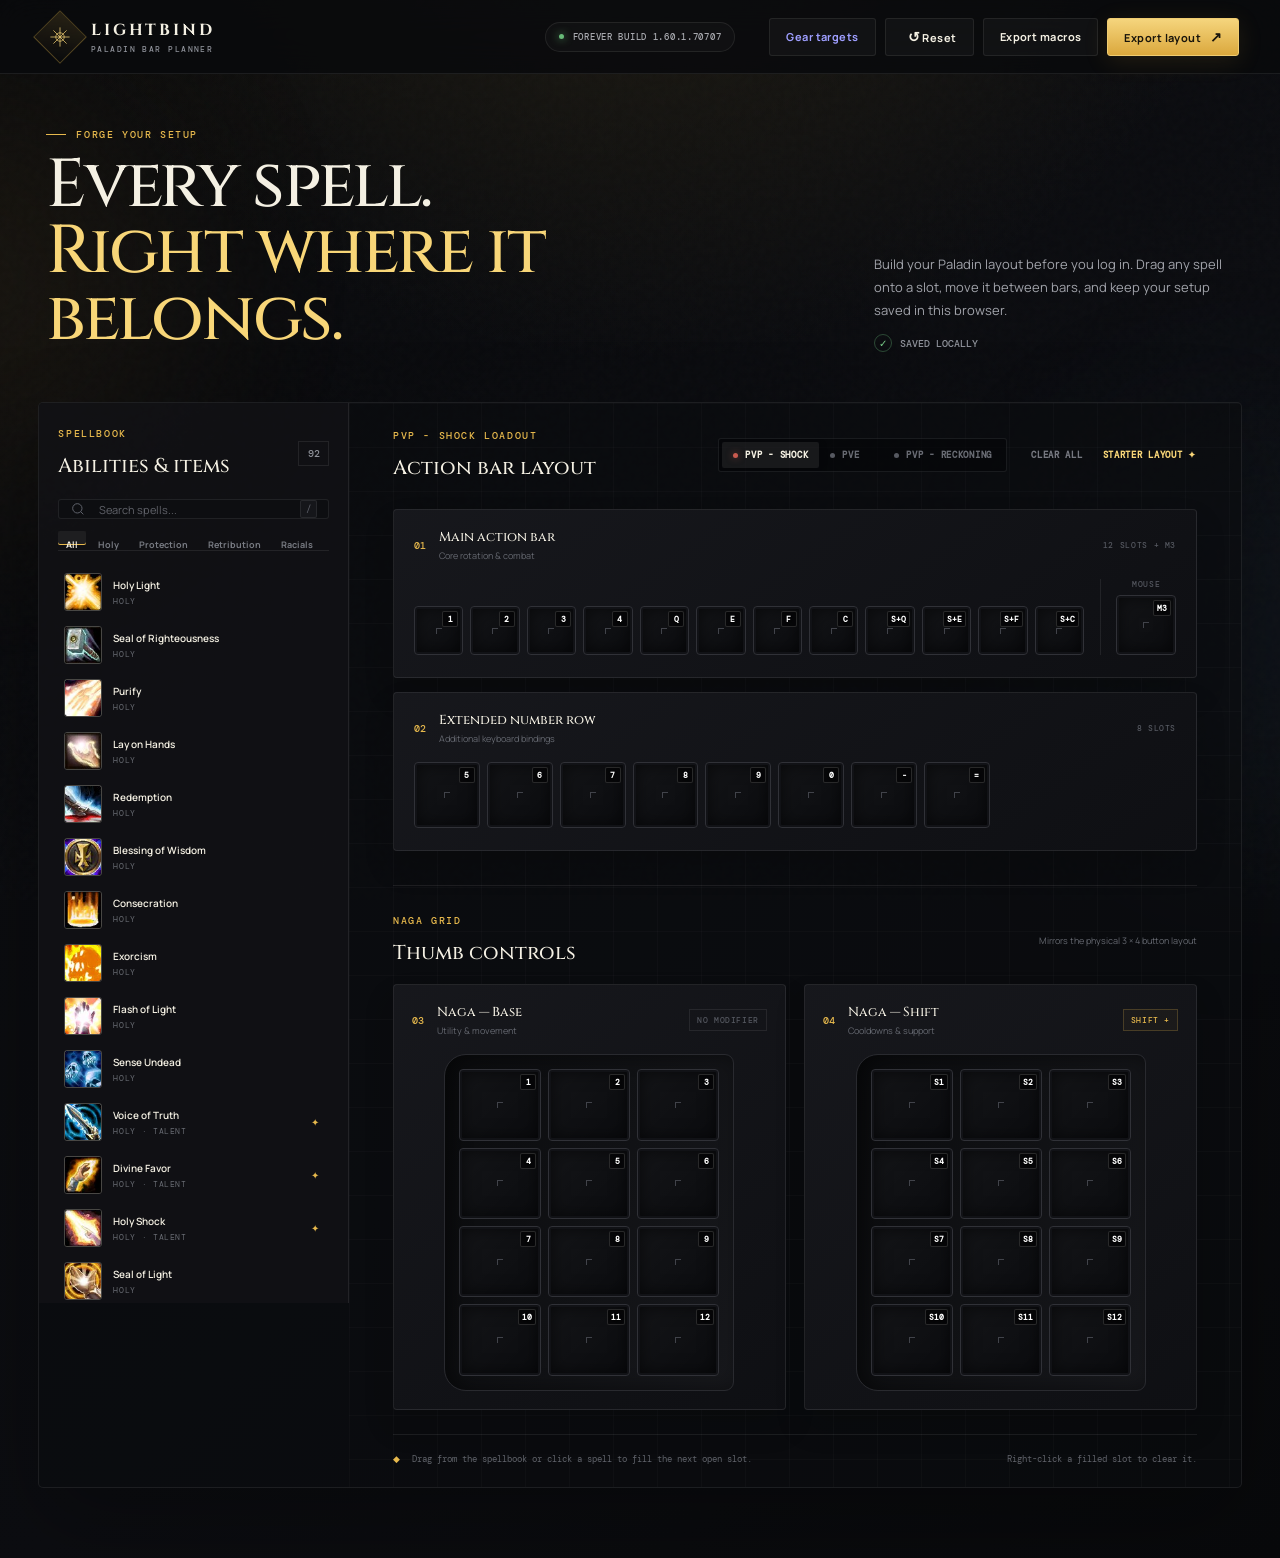
==== index.html @ bc564ebe "Initial commit: Forever planner Co-authored-by: Cursor <cursoragent@cursor.com>" ====
<!doctype html>
<html lang="en">
  <head>
    <meta charset="UTF-8" />
    <meta name="viewport" content="width=device-width, initial-scale=1.0" />
    <meta
      name="description"
      content="A Paladin action bar planner for World of Warcraft: Forever."
    />
    <title>Lightbind — Paladin Action Bar Planner</title>
    <link rel="stylesheet" href="./styles.css?v=35" />
  </head>
  <body>
    <div class="ambient ambient-one"></div>
    <div class="ambient ambient-two"></div>

    <header class="topbar">
      <a class="brand" href="#" aria-label="Lightbind home">
        <span class="brand-mark" aria-hidden="true">
          <svg viewBox="0 0 40 40" fill="none">
            <path d="M20 4v32M4 20h32" />
            <path d="m9 9 22 22M31 9 9 31" />
            <circle cx="20" cy="20" r="7" />
          </svg>
        </span>
        <span>
          <strong>LIGHTBIND</strong>
          <small>PALADIN BAR PLANNER</small>
        </span>
      </a>
      <div class="build-pill">
        <span class="status-dot"></span>
        <span>FOREVER BUILD 1.60.1.70707</span>
      </div>
      <div class="header-actions">
        <a class="button ghost button-link" href="./gear.html">Gear targets</a>
        <button class="button ghost" id="resetButton" type="button">
          <span class="button-icon">↺</span> Reset
        </button>
        <button class="button ghost" id="macroExportButton" type="button">
          Export macros
        </button>
        <button class="button primary" id="exportButton" type="button">
          Export layout <span class="button-icon">↗</span>
        </button>
      </div>
    </header>

    <main class="app-shell">
      <section class="intro">
        <div>
          <p class="eyebrow"><span></span> Forge your setup</p>
          <h1>Every spell.<br /><em>Right where it belongs.</em></h1>
        </div>
        <div class="intro-copy">
          <p>
            Build your Paladin layout before you log in. Drag any spell onto a
            slot, move it between bars, and keep your setup saved in this browser.
          </p>
          <div class="save-state" id="saveState">
            <span>✓</span> Saved locally
          </div>
        </div>
      </section>

      <section class="workspace">
        <aside class="spellbook panel">
          <div class="panel-heading">
            <div>
              <p class="section-label">Spellbook</p>
              <h2>Abilities &amp; items</h2>
            </div>
            <span class="count-badge" id="spellCount">0</span>
          </div>

          <label class="search">
            <svg viewBox="0 0 24 24" aria-hidden="true">
              <circle cx="11" cy="11" r="7"></circle>
              <path d="m20 20-4-4"></path>
            </svg>
            <input id="searchInput" type="search" placeholder="Search spells..." />
            <kbd>/</kbd>
          </label>

          <div class="filters" id="filters" role="group" aria-label="Spell filters">
            <button class="filter active" data-filter="All" type="button">All</button>
            <button class="filter" data-filter="Holy" type="button">Holy</button>
            <button class="filter" data-filter="Protection" type="button">Protection</button>
            <button class="filter" data-filter="Retribution" type="button">Retribution</button>
            <button class="filter" data-filter="Human" type="button">Racials</button>
            <button class="filter" data-filter="Items" type="button">Items</button>
            <button class="filter" data-filter="Macros" type="button">Macros</button>
          </div>

          <div class="spell-list" id="spellList"></div>
        </aside>

        <section class="layout-area">
          <div class="layout-toolbar">
            <div>
              <p class="section-label" id="modeLabel">PvP - Shock loadout</p>
              <h2>Action bar layout</h2>
            </div>
            <div class="layout-controls">
              <div class="mode-tabs" id="modeTabs" role="tablist" aria-label="Layout mode">
                <button class="mode-tab active" type="button" role="tab" aria-selected="true" data-mode="pvp">
                  <span class="mode-dot"></span> PvP - Shock
                </button>
                <button class="mode-tab" type="button" role="tab" aria-selected="false" data-mode="pve">
                  <span class="mode-dot"></span> PvE
                </button>
                <button class="mode-tab" type="button" role="tab" aria-selected="false" data-mode="pvpReckoning">
                  <span class="mode-dot"></span> PvP - Reckoning
                </button>
              </div>
              <div class="toolbar-actions">
                <button class="text-button" id="clearButton" type="button">Clear all</button>
                <button class="text-button accent" id="fillButton" type="button">Starter layout ✦</button>
              </div>
            </div>
          </div>

          <div class="bar-card normal-card">
            <div class="bar-card-header">
              <div class="bar-title">
                <span class="bar-number">01</span>
                <div>
                  <h3>Main action bar</h3>
                  <p>Core rotation &amp; combat</p>
                </div>
              </div>
              <span class="bar-shape">12 SLOTS + M3</span>
            </div>
            <div class="main-control-row">
              <div class="normal-bar drop-grid" id="mainBar" data-bar="main"></div>
              <div class="mouse-control">
                <span>Mouse</span>
                <div class="mouse-grid drop-grid" id="mouseBar" data-bar="mouse"></div>
              </div>
            </div>
          </div>

          <div class="bar-card number-row-card">
            <div class="bar-card-header">
              <div class="bar-title">
                <span class="bar-number">02</span>
                <div>
                  <h3>Extended number row</h3>
                  <p>Additional keyboard bindings</p>
                </div>
              </div>
              <span class="bar-shape">8 SLOTS</span>
            </div>
            <div class="number-row-bar drop-grid" id="numberRow" data-bar="numberRow"></div>
          </div>

          <div class="naga-section">
            <div class="naga-heading">
              <div>
                <p class="section-label">Naga grid</p>
                <h2>Thumb controls</h2>
              </div>
              <p>Mirrors the physical 3 × 4 button layout</p>
            </div>

            <div class="naga-cards">
              <div class="bar-card naga-card">
                <div class="bar-card-header">
                  <div class="bar-title">
                    <span class="bar-number">03</span>
                    <div>
                      <h3>Naga — Base</h3>
                      <p>Utility &amp; movement</p>
                    </div>
                  </div>
                  <span class="modifier-tag">NO MODIFIER</span>
                </div>
                <div class="naga-shell">
                  <div class="naga-grid drop-grid" id="nagaBase" data-bar="nagaBase"></div>
                </div>
              </div>

              <div class="bar-card naga-card">
                <div class="bar-card-header">
                  <div class="bar-title">
                    <span class="bar-number">04</span>
                    <div>
                      <h3>Naga — Shift</h3>
                      <p>Cooldowns &amp; support</p>
                    </div>
                  </div>
                  <span class="modifier-tag shift">SHIFT +</span>
                </div>
                <div class="naga-shell">
                  <div class="naga-grid drop-grid" id="nagaShift" data-bar="nagaShift"></div>
                </div>
              </div>
            </div>
          </div>

          <footer class="workspace-footer">
            <p><span>◆</span> Drag from the spellbook or click a spell to fill the next open slot.</p>
            <p>Right-click a filled slot to clear it.</p>
          </footer>
        </section>
      </section>
    </main>

    <div class="toast" id="toast" role="status" aria-live="polite"></div>

    <dialog id="exportDialog">
      <form method="dialog" class="dialog-card">
        <div class="dialog-heading">
          <div>
            <p class="section-label">Your loadout</p>
            <h2>Export layout</h2>
          </div>
          <button class="close-button" value="cancel" aria-label="Close">×</button>
        </div>
        <p class="dialog-copy">Copy this text to back up or share your exact setup.</p>
        <textarea id="exportText" readonly></textarea>
        <div class="dialog-actions">
          <button class="button ghost" id="importButton" type="button">Import instead</button>
          <button class="button primary" id="copyButton" type="button">Copy to clipboard</button>
        </div>
      </form>
    </dialog>

    <dialog id="macroExportDialog">
      <form method="dialog" class="dialog-card macro-export-card">
        <div class="dialog-heading">
          <div>
            <p class="section-label">ZMacros</p>
            <h2>Export macros</h2>
          </div>
          <button class="close-button" value="cancel" aria-label="Close">×</button>
        </div>
        <p class="dialog-copy">
          In ZMacros, import the first block as General macros and the second as
          Character macros.
        </p>
        <div class="macro-export-section">
          <div class="macro-export-heading">
            <div>
              <strong>Account-wide</strong>
              <span>Enable “General macro” before importing</span>
            </div>
            <button class="text-button accent" id="copyAccountMacrosButton" type="button">Copy</button>
          </div>
          <textarea class="export-text macro-export-text" id="accountMacrosText" readonly></textarea>
        </div>
        <div class="macro-export-section">
          <div class="macro-export-heading">
            <div>
              <strong>Character-specific</strong>
              <span>Disable “General macro” before importing</span>
            </div>
            <button class="text-button accent" id="copyCharacterMacrosButton" type="button">Copy</button>
          </div>
          <textarea class="export-text macro-export-text" id="characterMacrosText" readonly></textarea>
        </div>
      </form>
    </dialog>

    <script src="./data.js?v=33"></script>
    <script src="./app.js?v=33"></script>
  </body>
</html>
---- styles.css ----
@import url("https://fonts.googleapis.com/css2?family=Cinzel:wght@500;600&family=DM+Mono:wght@400;500&family=Manrope:wght@400;500;600;700&display=swap");

:root {
  --ink: #f4f0e3;
  --muted: #8f929a;
  --muted-2: #5e616a;
  --gold: #e7b94d;
  --gold-bright: #f8d678;
  --gold-dark: #7d5b19;
  --bg: #090a0d;
  --panel: rgba(18, 19, 23, 0.82);
  --panel-solid: #111216;
  --line: rgba(255, 255, 255, 0.08);
  --line-gold: rgba(231, 185, 77, 0.28);
  --slot-size: 66px;
}

* {
  box-sizing: border-box;
}

html {
  color-scheme: dark;
  scroll-behavior: smooth;
}

body {
  margin: 0;
  min-width: 320px;
  min-height: 100vh;
  overflow-x: hidden;
  color: var(--ink);
  background:
    radial-gradient(circle at 50% -20%, #292416 0, transparent 34%),
    linear-gradient(135deg, #090a0c 0%, #0c0d11 56%, #08090b 100%);
  font-family: "Manrope", sans-serif;
}

body::before {
  position: fixed;
  inset: 0;
  z-index: -2;
  background-image: url("data:image/svg+xml,%3Csvg viewBox='0 0 180 180' xmlns='http://www.w3.org/2000/svg'%3E%3Cfilter id='n'%3E%3CfeTurbulence type='fractalNoise' baseFrequency='.8' numOctaves='3' stitchTiles='stitch'/%3E%3C/filter%3E%3Crect width='100%25' height='100%25' filter='url(%23n)' opacity='.1'/%3E%3C/svg%3E");
  content: "";
  opacity: 0.18;
  pointer-events: none;
}

button,
input,
textarea {
  font: inherit;
}

button {
  color: inherit;
}

.ambient {
  position: fixed;
  z-index: -1;
  width: 420px;
  height: 420px;
  border-radius: 50%;
  filter: blur(120px);
  opacity: 0.08;
  pointer-events: none;
}

.ambient-one {
  top: 8%;
  left: -240px;
  background: #d89d31;
}

.ambient-two {
  right: -200px;
  bottom: 5%;
  background: #48789a;
}

.topbar {
  position: sticky;
  top: 0;
  z-index: 20;
  display: grid;
  grid-template-columns: 1fr auto 1fr;
  align-items: center;
  min-height: 74px;
  padding: 0 3.2vw;
  border-bottom: 1px solid var(--line);
  background: rgba(9, 10, 13, 0.83);
  backdrop-filter: blur(18px);
}

.brand {
  display: inline-flex;
  gap: 12px;
  align-items: center;
  width: max-content;
  color: var(--ink);
  text-decoration: none;
}

.brand-mark {
  display: grid;
  width: 38px;
  height: 38px;
  place-items: center;
  border: 1px solid var(--line-gold);
  background: linear-gradient(145deg, rgba(231, 185, 77, 0.14), transparent);
  transform: rotate(45deg);
}

.brand-mark svg {
  width: 24px;
  stroke: var(--gold-bright);
  stroke-width: 1.2;
  transform: rotate(-45deg);
}

.brand strong,
.brand small {
  display: block;
  letter-spacing: 0.18em;
}

.brand strong {
  font-family: "Cinzel", serif;
  font-size: 16px;
}

.brand small {
  margin-top: 3px;
  color: var(--muted);
  font: 500 8px "DM Mono", monospace;
}

.build-pill {
  display: flex;
  gap: 9px;
  align-items: center;
  padding: 8px 13px;
  border: 1px solid var(--line);
  border-radius: 100px;
  color: #a9aab0;
  background: rgba(255, 255, 255, 0.025);
  font: 500 9px "DM Mono", monospace;
  letter-spacing: 0.08em;
}

.status-dot {
  width: 5px;
  height: 5px;
  border-radius: 50%;
  background: #68ba78;
  box-shadow: 0 0 9px #68ba78;
}

.header-actions {
  display: flex;
  gap: 9px;
  justify-content: flex-end;
}

.button {
  min-height: 38px;
  padding: 0 16px;
  border: 1px solid var(--line);
  border-radius: 3px;
  cursor: pointer;
  font-size: 11px;
  font-weight: 700;
  letter-spacing: 0.04em;
  transition: 160ms ease;
}

.button:hover {
  transform: translateY(-1px);
}

.button.ghost {
  background: rgba(255, 255, 255, 0.03);
}

.button.ghost:hover {
  border-color: rgba(255, 255, 255, 0.16);
  background: rgba(255, 255, 255, 0.06);
}

.button.primary {
  border-color: #f0cc71;
  color: #18140b;
  background: linear-gradient(180deg, #f5d57d, #dba83d);
  box-shadow: 0 5px 24px rgba(218, 164, 54, 0.13);
}

.button.primary:hover {
  filter: brightness(1.08);
}

.button-icon {
  margin-left: 6px;
  font-size: 14px;
}

.button-link {
  display: inline-flex;
  align-items: center;
  justify-content: center;
  text-decoration: none;
}

.app-shell {
  width: min(1500px, 94vw);
  margin: 0 auto;
  padding: 54px 0 70px;
}

.intro {
  display: grid;
  grid-template-columns: 1fr 360px;
  gap: 80px;
  align-items: end;
  margin-bottom: 50px;
  padding: 0 8px;
}

.eyebrow,
.section-label {
  margin: 0 0 12px;
  color: var(--gold);
  font: 500 10px "DM Mono", monospace;
  letter-spacing: 0.16em;
  text-transform: uppercase;
}

.eyebrow {
  display: flex;
  gap: 10px;
  align-items: center;
}

.eyebrow span {
  width: 20px;
  height: 1px;
  background: var(--gold);
}

h1,
h2,
h3,
p {
  margin-top: 0;
}

h1 {
  max-width: 780px;
  margin-bottom: 0;
  font-family: "Cinzel", serif;
  font-size: clamp(42px, 5.3vw, 76px);
  font-weight: 500;
  line-height: 0.98;
  letter-spacing: -0.035em;
}

h1 em {
  color: var(--gold-bright);
  font-weight: 500;
  font-style: normal;
}

.intro-copy > p {
  color: #a1a3aa;
  font-size: 13px;
  line-height: 1.75;
}

.save-state {
  display: flex;
  gap: 8px;
  align-items: center;
  color: var(--muted);
  font: 500 10px "DM Mono", monospace;
  text-transform: uppercase;
}

.save-state span {
  display: grid;
  width: 18px;
  height: 18px;
  place-items: center;
  border: 1px solid rgba(104, 186, 120, 0.35);
  border-radius: 50%;
  color: #78cc88;
}

.workspace {
  display: grid;
  grid-template-columns: 310px minmax(0, 1fr);
  min-height: 770px;
  overflow: hidden;
  border: 1px solid var(--line);
  border-radius: 5px;
  background: rgba(11, 12, 15, 0.69);
  box-shadow: 0 34px 90px rgba(0, 0, 0, 0.28);
}

.spellbook {
  display: flex;
  flex-direction: column;
  min-width: 0;
  max-height: 900px;
  padding: 24px 19px 0;
  border-right: 1px solid var(--line);
  background: rgba(18, 19, 23, 0.78);
}

.panel-heading,
.layout-toolbar,
.bar-card-header,
.naga-heading,
.dialog-heading {
  display: flex;
  justify-content: space-between;
  align-items: center;
}

.panel-heading h2,
.layout-toolbar h2,
.naga-heading h2,
.dialog-heading h2 {
  margin: 0;
  font-family: "Cinzel", serif;
  font-size: 20px;
  font-weight: 500;
}

.count-badge {
  display: grid;
  min-width: 31px;
  height: 25px;
  place-items: center;
  border: 1px solid var(--line);
  color: var(--muted);
  font: 500 10px "DM Mono", monospace;
}

.search {
  display: grid;
  grid-template-columns: 18px 1fr auto;
  gap: 9px;
  align-items: center;
  height: 42px;
  margin: 20px 0 12px;
  padding: 0 11px;
  border: 1px solid var(--line);
  border-radius: 3px;
  background: #0d0e11;
}

.search:focus-within {
  border-color: var(--line-gold);
}

.search svg {
  width: 16px;
  fill: none;
  stroke: var(--muted-2);
  stroke-width: 1.5;
}

.search input {
  min-width: 0;
  border: 0;
  outline: 0;
  color: var(--ink);
  background: transparent;
  font-size: 11px;
}

.search input::placeholder {
  color: #61636a;
}

kbd {
  padding: 2px 5px;
  border: 1px solid var(--line);
  border-radius: 2px;
  color: var(--muted-2);
  background: #15161a;
  font: 9px "DM Mono", monospace;
}

.filters {
  display: flex;
  gap: 4px;
  margin-bottom: 16px;
  padding-bottom: 15px;
  overflow-x: auto;
  border-bottom: 1px solid var(--line);
  scrollbar-width: none;
}

.filter {
  padding: 7px 8px;
  border: 0;
  border-radius: 2px;
  color: #777a82;
  background: transparent;
  cursor: pointer;
  font-size: 9px;
  font-weight: 700;
  white-space: nowrap;
}

.filter:hover,
.filter.active {
  color: var(--ink);
  background: rgba(255, 255, 255, 0.06);
}

.filter.active {
  box-shadow: inset 0 -1px var(--gold);
}

.spell-list {
  display: flex;
  flex-direction: column;
  gap: 5px;
  padding: 0 2px 22px 0;
  overflow-y: auto;
  scrollbar-color: #35363c transparent;
  scrollbar-width: thin;
}

.spell-item {
  display: grid;
  grid-template-columns: 38px minmax(0, 1fr) auto;
  gap: 11px;
  align-items: center;
  min-height: 48px;
  padding: 5px 7px 5px 5px;
  border: 1px solid transparent;
  border-radius: 3px;
  cursor: grab;
  user-select: none;
  transition: 130ms ease;
}

.spell-item:hover {
  border-color: var(--line);
  background: rgba(255, 255, 255, 0.04);
  transform: translateX(2px);
}

.spell-item:active {
  cursor: grabbing;
}

.spell-icon,
.slot-icon {
  width: 100%;
  height: 100%;
  object-fit: cover;
}

.spell-icon-wrap {
  position: relative;
  width: 38px;
  height: 38px;
  overflow: hidden;
  border: 1px solid #484744;
  border-radius: 3px;
  background: #1d1d20;
  box-shadow: inset 0 0 0 1px #0b0b0d;
}

.spell-meta {
  min-width: 0;
}

.spell-name {
  overflow: hidden;
  margin: 0 0 4px;
  font-size: 10px;
  font-weight: 600;
  text-overflow: ellipsis;
  white-space: nowrap;
}

.spell-school {
  margin: 0;
  color: #686b73;
  font: 8px "DM Mono", monospace;
  letter-spacing: 0.08em;
  text-transform: uppercase;
}

.talent-star {
  color: var(--gold);
  font: 10px "DM Mono", monospace;
}

.macro-marker {
  display: grid;
  width: 18px;
  height: 18px;
  place-items: center;
  border: 1px solid rgba(103, 158, 205, 0.35);
  border-radius: 2px;
  color: #8ec5e9;
  background: rgba(75, 130, 175, 0.09);
  font: 600 8px "DM Mono", monospace;
}

.layout-area {
  min-width: 0;
  padding: 26px clamp(22px, 3.4vw, 54px) 22px;
  background:
    linear-gradient(rgba(255, 255, 255, 0.018) 1px, transparent 1px),
    linear-gradient(90deg, rgba(255, 255, 255, 0.018) 1px, transparent 1px);
  background-size: 44px 44px;
}

.layout-toolbar {
  margin-bottom: 28px;
}

.layout-controls {
  display: flex;
  gap: 24px;
  align-items: center;
}

.mode-tabs {
  display: flex;
  overflow-x: auto;
  padding: 3px;
  border: 1px solid var(--line);
  border-radius: 3px;
  background: rgba(5, 6, 8, 0.55);
  scrollbar-width: none;
}

.mode-tab {
  display: flex;
  gap: 7px;
  align-items: center;
  min-width: 64px;
  padding: 7px 11px;
  border: 0;
  border-radius: 2px;
  color: #686b73;
  background: transparent;
  cursor: pointer;
  font: 600 9px "DM Mono", monospace;
  letter-spacing: 0.08em;
  white-space: nowrap;
  text-transform: uppercase;
  transition: 140ms ease;
}

.mode-tab:hover {
  color: var(--ink);
}

.mode-tab.active {
  color: var(--ink);
  background: rgba(255, 255, 255, 0.07);
  box-shadow: 0 2px 8px rgba(0, 0, 0, 0.22);
}

.mode-dot {
  width: 5px;
  height: 5px;
  border-radius: 50%;
  background: #565961;
}

.mode-tab[data-mode="pvp"].active .mode-dot {
  background: #c85a4f;
  box-shadow: 0 0 7px rgba(200, 90, 79, 0.55);
}

.mode-tab[data-mode="pve"].active .mode-dot {
  background: #65a87b;
  box-shadow: 0 0 7px rgba(101, 168, 123, 0.5);
}

.mode-tab[data-mode="pvpReckoning"].active .mode-dot {
  background: var(--gold);
  box-shadow: 0 0 7px rgba(231, 185, 77, 0.55);
}

.toolbar-actions {
  display: flex;
  gap: 20px;
}

.text-button {
  padding: 3px 0;
  border: 0;
  color: #767880;
  background: none;
  cursor: pointer;
  font: 600 9px "DM Mono", monospace;
  letter-spacing: 0.08em;
  text-transform: uppercase;
}

.text-button:hover,
.text-button.accent {
  color: var(--gold-bright);
}

.bar-card {
  border: 1px solid var(--line);
  border-radius: 4px;
  background: linear-gradient(145deg, rgba(24, 25, 30, 0.94), rgba(15, 16, 20, 0.96));
  box-shadow: 0 16px 30px rgba(0, 0, 0, 0.15);
}

.normal-card {
  padding: 18px 20px 22px;
}

.number-row-card {
  margin-top: 14px;
  padding: 18px 20px 22px;
}

.number-row-bar {
  display: grid;
  grid-template-columns: repeat(8, minmax(48px, 1fr));
  gap: 7px;
  width: min(100%, 576px);
}

.bar-card-header {
  margin-bottom: 17px;
}

.bar-title {
  display: flex;
  gap: 13px;
  align-items: center;
}

.bar-number {
  color: var(--gold);
  font: 500 10px "DM Mono", monospace;
}

.bar-title h3 {
  margin-bottom: 3px;
  font-family: "Cinzel", serif;
  font-size: 13px;
  font-weight: 500;
}

.bar-title p,
.naga-heading > p {
  margin: 0;
  color: #666971;
  font-size: 9px;
}

.bar-shape,
.modifier-tag {
  color: #555860;
  font: 500 8px "DM Mono", monospace;
  letter-spacing: 0.08em;
}

.modifier-tag {
  padding: 5px 7px;
  border: 1px solid var(--line);
}

.modifier-tag.shift {
  border-color: rgba(231, 185, 77, 0.22);
  color: var(--gold);
  background: rgba(231, 185, 77, 0.04);
}

.main-control-row {
  display: grid;
  grid-template-columns: minmax(0, 1fr) 76px;
  gap: 16px;
  align-items: end;
}

.normal-bar {
  display: grid;
  grid-template-columns: repeat(12, minmax(48px, 1fr));
  gap: 7px;
}

.mouse-control {
  padding-left: 15px;
  border-left: 1px solid var(--line);
}

.mouse-control > span {
  display: block;
  margin-bottom: 6px;
  color: #555860;
  font: 500 8px "DM Mono", monospace;
  letter-spacing: 0.08em;
  text-align: center;
  text-transform: uppercase;
}

.mouse-grid {
  width: 60px;
}

.action-slot {
  position: relative;
  display: grid;
  min-width: 0;
  aspect-ratio: 1;
  place-items: center;
  overflow: hidden;
  border: 1px solid #303137;
  border-radius: 4px;
  background:
    linear-gradient(135deg, rgba(255, 255, 255, 0.035), transparent),
    #0b0c0f;
  box-shadow:
    inset 0 0 0 2px #111216,
    inset 0 0 18px rgba(0, 0, 0, 0.7);
  cursor: pointer;
  transition: 130ms ease;
}

.action-slot::before {
  position: absolute;
  width: 5px;
  height: 5px;
  border-top: 1px solid #41434a;
  border-left: 1px solid #41434a;
  content: "";
}

.action-slot:hover,
.action-slot.drag-over {
  border-color: var(--gold);
  box-shadow: inset 0 0 22px rgba(231, 185, 77, 0.1), 0 0 13px rgba(231, 185, 77, 0.1);
}

.action-slot.filled {
  border-color: #69634f;
  background: #151516;
  box-shadow: inset 0 0 0 2px #111216, 0 3px 9px rgba(0, 0, 0, 0.36);
}

.action-slot.filled::before {
  display: none;
}

.slot-icon {
  pointer-events: none;
}

.slot-key {
  position: absolute;
  top: 4px;
  right: 4px;
  z-index: 2;
  min-width: 16px;
  padding: 2px 3px;
  border: 1px solid rgba(255, 255, 255, 0.14);
  border-radius: 2px;
  color: white;
  background: rgba(5, 5, 6, 0.78);
  font: 600 8px "DM Mono", monospace;
  text-align: center;
  text-shadow: 0 1px 2px black;
}

.slot-macro-marker {
  position: absolute;
  bottom: 4px;
  left: 4px;
  z-index: 2;
  display: grid;
  width: 15px;
  height: 15px;
  place-items: center;
  border: 1px solid rgba(142, 197, 233, 0.45);
  border-radius: 2px;
  color: #b7ddf5;
  background: rgba(7, 13, 18, 0.82);
  font: 600 7px "DM Mono", monospace;
}

.slot-tooltip {
  position: fixed;
  z-index: 50;
  width: min(290px, calc(100vw - 20px));
  padding: 12px;
  border: 1px solid var(--line-gold);
  border-radius: 3px;
  color: var(--ink);
  background:
    linear-gradient(145deg, rgba(231, 185, 77, 0.05), transparent 45%),
    #0d0e11;
  box-shadow: 0 14px 38px rgba(0, 0, 0, 0.72);
  pointer-events: none;
}

.tooltip-head {
  display: flex;
  gap: 10px;
  align-items: center;
  padding-bottom: 10px;
  border-bottom: 1px solid var(--line);
}

.tooltip-head img {
  width: 38px;
  height: 38px;
  border: 1px solid #625a3f;
  border-radius: 3px;
  box-shadow: inset 0 0 0 1px #090a0c;
}

.tooltip-head strong,
.tooltip-head span {
  display: block;
}

.tooltip-head strong {
  margin-bottom: 4px;
  color: var(--gold-bright);
  font-family: "Cinzel", serif;
  font-size: 12px;
  font-weight: 500;
}

.tooltip-head span {
  color: #747780;
  font: 8px "DM Mono", monospace;
  letter-spacing: 0.08em;
  text-transform: uppercase;
}

.slot-tooltip p {
  margin: 10px 0 11px;
  color: #b8bac0;
  font-size: 10px;
  line-height: 1.55;
}

.tooltip-macro {
  display: block;
  margin: -2px 0 11px;
  padding: 8px;
  border: 1px solid var(--line);
  border-radius: 2px;
  color: #9bc6df;
  background: #090a0d;
  font: 8px/1.55 "DM Mono", monospace;
}

.slot-tooltip small {
  color: #5e6169;
  font: 8px "DM Mono", monospace;
  letter-spacing: 0.03em;
  text-transform: uppercase;
}

.naga-section {
  margin-top: 34px;
  padding-top: 28px;
  border-top: 1px solid var(--line);
}

.naga-heading {
  margin-bottom: 18px;
}

.naga-cards {
  display: grid;
  grid-template-columns: 1fr 1fr;
  gap: 18px;
}

.naga-card {
  padding: 18px;
}

.naga-shell {
  width: min(100%, 290px);
  margin: 0 auto;
  padding: 14px;
  border: 1px solid #292a2f;
  border-radius: 22px 9px 9px 22px;
  background: linear-gradient(110deg, #0a0b0d, #17181c);
  box-shadow: inset 7px 0 20px rgba(0, 0, 0, 0.45);
}

.naga-grid {
  display: grid;
  grid-template-columns: repeat(3, 1fr);
  gap: 7px;
}

.naga-grid .action-slot {
  aspect-ratio: 1.15;
}

.workspace-footer {
  display: flex;
  justify-content: space-between;
  margin-top: 24px;
  padding-top: 18px;
  border-top: 1px solid var(--line);
  color: #60636a;
  font: 9px "DM Mono", monospace;
}

.workspace-footer p {
  margin: 0;
}

.workspace-footer span {
  margin-right: 7px;
  color: var(--gold);
}

.empty-state {
  padding: 28px 10px;
  color: var(--muted-2);
  font-size: 11px;
  text-align: center;
}

.toast {
  position: fixed;
  right: 24px;
  bottom: 24px;
  z-index: 100;
  padding: 11px 16px;
  border: 1px solid var(--line-gold);
  border-radius: 3px;
  color: var(--ink);
  background: #17181b;
  box-shadow: 0 15px 40px rgba(0, 0, 0, 0.4);
  font-size: 11px;
  opacity: 0;
  pointer-events: none;
  transform: translateY(10px);
  transition: 180ms ease;
}

.toast.show {
  opacity: 1;
  transform: none;
}

dialog {
  width: min(570px, calc(100vw - 32px));
  padding: 0;
  border: 1px solid var(--line-gold);
  border-radius: 5px;
  color: var(--ink);
  background: #111216;
  box-shadow: 0 30px 100px rgba(0, 0, 0, 0.72);
}

dialog::backdrop {
  background: rgba(3, 4, 6, 0.75);
  backdrop-filter: blur(6px);
}

.dialog-card {
  padding: 25px;
}

.dialog-copy {
  color: var(--muted);
  font-size: 11px;
}

.close-button {
  border: 0;
  color: var(--muted);
  background: none;
  cursor: pointer;
  font-size: 24px;
}

#exportText,
.export-text {
  width: 100%;
  height: 190px;
  resize: none;
  padding: 13px;
  border: 1px solid var(--line);
  outline: 0;
  color: #b6b8be;
  background: #090a0d;
  font: 10px/1.55 "DM Mono", monospace;
}

#exportText:focus,
.export-text:focus {
  border-color: var(--line-gold);
}

.macro-export-card {
  max-height: min(760px, calc(100vh - 32px));
  overflow-y: auto;
}

.macro-export-section + .macro-export-section {
  margin-top: 18px;
}

.macro-export-heading {
  display: flex;
  justify-content: space-between;
  align-items: end;
  margin-bottom: 8px;
}

.macro-export-heading strong,
.macro-export-heading span {
  display: block;
}

.macro-export-heading strong {
  margin-bottom: 3px;
  font-size: 11px;
}

.macro-export-heading span {
  color: var(--muted);
  font: 8px "DM Mono", monospace;
  text-transform: uppercase;
}

.macro-export-text {
  height: 145px;
}

.dialog-actions {
  display: flex;
  justify-content: space-between;
  margin-top: 15px;
}

/* Gear target sheet */

.gear-app {
  width: min(1280px, 94vw);
}

.gear-intro {
  margin-bottom: 38px;
}

.gear-progress {
  margin-top: 20px;
}

.gear-progress > div:first-child {
  display: flex;
  justify-content: space-between;
  margin-bottom: 8px;
  color: var(--muted);
  font: 500 9px "DM Mono", monospace;
  letter-spacing: 0.06em;
  text-transform: uppercase;
}

.gear-progress strong {
  color: var(--gold-bright);
}

.gear-progress-track {
  height: 4px;
  overflow: hidden;
  background: rgba(255, 255, 255, 0.07);
}

.gear-progress-track span {
  display: block;
  width: 0;
  height: 100%;
  background: linear-gradient(90deg, var(--gold-dark), var(--gold-bright));
  box-shadow: 0 0 12px rgba(231, 185, 77, 0.32);
  transition: width 220ms ease;
}

.gear-tabs {
  display: flex;
  gap: 6px;
  margin-bottom: 10px;
}

.gear-tab {
  padding: 10px 18px;
  border: 1px solid var(--line);
  border-radius: 4px 4px 0 0;
  color: var(--muted);
  background: rgba(8, 13, 20, 0.72);
  font: 700 12px/1 "Inter", sans-serif;
  letter-spacing: 0.08em;
  text-transform: uppercase;
  cursor: pointer;
}

.gear-tab:hover {
  color: var(--text);
  border-color: rgba(205, 172, 91, 0.45);
}

.gear-tab.active {
  color: var(--gold-bright);
  border-color: rgba(205, 172, 91, 0.65);
  background: rgba(205, 172, 91, 0.1);
}

.gear-tab-panel[hidden] {
  display: none;
}

.gear-workspace {
  padding: clamp(22px, 3.2vw, 44px);
  border: 1px solid var(--line);
  border-radius: 5px;
  background:
    linear-gradient(rgba(255, 255, 255, 0.016) 1px, transparent 1px),
    linear-gradient(90deg, rgba(255, 255, 255, 0.016) 1px, transparent 1px),
    rgba(11, 12, 15, 0.76);
  background-size: 44px 44px;
  box-shadow: 0 34px 90px rgba(0, 0, 0, 0.28);
}

.pre-raid-placeholder {
  min-height: 280px;
}

.pre-raid-placeholder h2 {
  margin: 8px 0 12px;
  font-family: "Cinzel", serif;
}

.pre-raid-placeholder > p:last-child {
  color: var(--muted);
}

.gear-toolbar,
.gear-panel-heading {
  display: flex;
  justify-content: space-between;
  align-items: center;
}

.gear-toolbar {
  padding-bottom: 22px;
  border-bottom: 1px solid var(--line);
}

.gear-toolbar h2 {
  margin: 0;
  font-family: "Cinzel", serif;
  font-size: 22px;
  font-weight: 500;
}

.character-sheet {
  display: grid;
  grid-template-columns: minmax(260px, 1fr) minmax(220px, 0.72fr) minmax(260px, 1fr);
  gap: clamp(18px, 3vw, 42px);
  align-items: center;
  padding: 34px 0;
}

.consumables-panel {
  margin: 0 0 30px;
  padding: 22px;
  border: 1px solid var(--line);
  border-radius: 4px;
  background:
    linear-gradient(135deg, rgba(231, 185, 77, 0.035), transparent 38%),
    rgba(8, 9, 11, 0.62);
}

.consumables-heading {
  display: flex;
  justify-content: space-between;
  align-items: end;
  gap: 24px;
  margin-bottom: 18px;
}

.consumables-heading h3 {
  margin: 4px 0 0;
  font-family: "Cinzel", serif;
  font-size: 19px;
  font-weight: 500;
}

.consumables-heading > p {
  max-width: 540px;
  margin: 0;
  color: #777a82;
  font-size: 11px;
  line-height: 1.55;
  text-align: right;
}

.consumables-grid {
  display: grid;
  gap: 18px;
}

.consumable-group {
  display: grid;
  gap: 9px;
}

.consumable-group + .consumable-group {
  padding-top: 17px;
  border-top: 1px solid rgba(255, 255, 255, 0.065);
}

.consumable-group-heading {
  display: flex;
  justify-content: space-between;
  align-items: baseline;
  gap: 18px;
}

.consumable-group-heading strong {
  color: #d6b25d;
  font: 600 10px "DM Mono", monospace;
  letter-spacing: 0.09em;
  text-transform: uppercase;
}

.consumable-group-heading small {
  color: #666971;
  font-size: 9px;
  line-height: 1.4;
  text-align: right;
}

.consumable-group-grid {
  display: grid;
  grid-template-columns: repeat(4, minmax(0, 1fr));
  gap: 8px;
}

.consumable-card {
  display: grid;
  grid-template-columns: 36px minmax(0, 1fr);
  gap: 9px;
  align-items: center;
  min-height: 52px;
  padding: 7px;
  border: 1px solid #292b31;
  border-radius: 3px;
  background: rgba(255, 255, 255, 0.018);
  cursor: help;
  transition: border-color 140ms ease, background 140ms ease;
}

.consumable-card:hover,
.consumable-card:focus-visible {
  outline: none;
  border-color: var(--line-gold);
  background: rgba(231, 185, 77, 0.04);
}

.consumable-card img {
  width: 36px;
  height: 36px;
  border: 1px solid #514d40;
  border-radius: 3px;
  object-fit: cover;
}

.consumable-card span,
.consumable-card strong,
.consumable-card small,
.consumable-card em {
  display: block;
  min-width: 0;
}

.consumable-card small {
  margin-bottom: 3px;
  overflow: hidden;
  color: #8f7842;
  font: 7px "DM Mono", monospace;
  letter-spacing: 0.07em;
  text-overflow: ellipsis;
  text-transform: uppercase;
  white-space: nowrap;
}

.consumable-card strong {
  overflow: hidden;
  color: #d9d7d0;
  font-size: 10px;
  font-weight: 600;
  text-overflow: ellipsis;
  white-space: nowrap;
}

.consumable-lockout {
  width: max-content;
  max-width: 100%;
  margin-top: 5px;
  padding: 2px 4px;
  overflow: hidden;
  border: 1px solid currentColor;
  border-radius: 2px;
  font: 700 6px "DM Mono", monospace;
  font-style: normal;
  letter-spacing: 0.045em;
  opacity: 0.88;
  text-overflow: ellipsis;
  white-space: nowrap;
}

.consumable-lockout-potion {
  color: #d28cff;
  background: rgba(163, 53, 238, 0.08);
}

.consumable-lockout-draught {
  color: #75bfff;
  background: rgba(0, 112, 221, 0.09);
}

.consumable-lockout-separate {
  color: #68d86f;
  background: rgba(30, 255, 0, 0.045);
}

.consumable-lockout-engineering {
  color: #f39a4a;
  background: rgba(255, 128, 0, 0.06);
}

.consumable-lockout-buff {
  color: #e5c76e;
  background: rgba(229, 199, 110, 0.06);
}

.consumable-lockout-weapon {
  color: #dd7b79;
  background: rgba(221, 123, 121, 0.06);
}

.gear-column {
  display: flex;
  flex-direction: column;
  gap: 9px;
}

.gear-slot-card {
  display: grid;
  grid-template-columns: 54px minmax(0, 1fr);
  gap: 12px;
  min-height: 68px;
  padding: 7px;
  border: 1px solid var(--line);
  border-radius: 3px;
  background: linear-gradient(135deg, rgba(255, 255, 255, 0.035), transparent), #101115;
  box-shadow: 0 8px 20px rgba(0, 0, 0, 0.12);
  transition: border-color 150ms ease, transform 150ms ease;
}

.gear-slot-card:hover {
  border-color: var(--line-gold);
  transform: translateY(-1px);
}

.gear-slot-card > img {
  width: 54px;
  height: 54px;
  border: 1px solid #5c5540;
  border-radius: 3px;
  object-fit: cover;
  box-shadow: inset 0 0 0 1px #08090b;
}

.gear-slot-copy {
  min-width: 0;
}

.gear-slot-copy > span {
  display: block;
  margin: 1px 0 5px;
  color: #666971;
  font: 500 8px "DM Mono", monospace;
  letter-spacing: 0.1em;
  text-transform: uppercase;
}

.gear-candidate {
  position: relative;
  display: grid;
  grid-template-columns: 32px 20px minmax(0, 1fr);
  gap: 10px;
  align-items: center;
  min-height: 52px;
  padding: 8px 10px;
  border: 1px solid var(--line);
  border-radius: 3px;
  background: rgba(255, 255, 255, 0.018);
  cursor: pointer;
  transition: 140ms ease;
}

.gear-candidate:hover {
  border-color: var(--line-gold);
  background: rgba(231, 185, 77, 0.035);
}

.gear-candidate.compact {
  grid-template-columns: 18px minmax(0, 1fr);
  gap: 7px;
  min-height: 0;
  padding: 0;
  border: 0;
  background: transparent;
}

.gear-candidate input {
  position: absolute;
  opacity: 0;
  pointer-events: none;
}

.gear-candidate-icon {
  width: 32px;
  height: 32px;
  border: 1px solid #514d40;
  border-radius: 3px;
  object-fit: cover;
  box-shadow: inset 0 0 0 1px #08090b;
}

.gear-candidate.compact .gear-candidate-icon {
  width: 26px;
  height: 26px;
}

.gear-check {
  display: grid;
  width: 18px;
  height: 18px;
  place-items: center;
  border: 1px solid #3c3e45;
  border-radius: 2px;
  color: #10120d;
  background: #0a0b0d;
  font: 700 10px "DM Mono", monospace;
}

.gear-candidate.obtained .gear-check {
  border-color: var(--gold-bright);
  background: var(--gold);
}

.gear-item-copy {
  min-width: 0;
}

.gear-item-copy strong,
.gear-item-copy small {
  display: block;
}

.gear-item-copy strong {
  overflow: hidden;
  color: #d9d7d0;
  font-size: 10px;
  font-weight: 600;
  text-overflow: ellipsis;
  white-space: nowrap;
}

.gear-item-copy small {
  margin-top: 3px;
  color: #686b73;
  font: 8px "DM Mono", monospace;
  letter-spacing: 0.06em;
  text-transform: uppercase;
}

.gear-enchant {
  display: flex;
  min-width: 0;
  margin-top: 4px;
  gap: 5px;
  align-items: baseline;
  font: 7px "DM Mono", monospace;
  white-space: nowrap;
}

.gear-enchant b {
  flex: 0 0 auto;
  font-weight: 700;
  letter-spacing: 0.06em;
}

.gear-enchant em {
  min-width: 0;
  overflow: hidden;
  color: #8d9097;
  font-style: normal;
  text-overflow: ellipsis;
}

.gear-enchant-final b {
  color: #1eff00;
}

.gear-enchant-budget b {
  color: #ffd100;
}

.gear-enchant-wait b {
  color: #888b92;
}

.gear-candidate.obtained .gear-item-copy strong {
  color: var(--gold-bright);
  text-decoration: line-through;
  text-decoration-color: rgba(231, 185, 77, 0.42);
}

.gear-candidate.pending {
  cursor: default;
  opacity: 0.58;
}

.gear-candidate.pending:hover {
  border-color: var(--line);
  background: rgba(255, 255, 255, 0.018);
}

.character-core {
  position: relative;
  min-height: 410px;
  display: flex;
  flex-direction: column;
  align-items: center;
  justify-content: center;
  overflow: hidden;
  border: 1px solid var(--line);
  border-radius: 120px 120px 20px 20px;
  background:
    radial-gradient(circle at 50% 34%, rgba(231, 185, 77, 0.13), transparent 32%),
    linear-gradient(180deg, rgba(29, 28, 24, 0.82), rgba(12, 13, 16, 0.95));
  box-shadow: inset 0 0 70px rgba(0, 0, 0, 0.46);
}

.character-emblem {
  position: relative;
  display: grid;
  width: 154px;
  height: 154px;
  margin-bottom: 24px;
  place-items: center;
  border: 1px solid var(--line-gold);
  border-radius: 50%;
  background: rgba(231, 185, 77, 0.035);
}

.character-emblem svg {
  width: 112px;
  stroke: var(--gold-bright);
  stroke-width: 1.2;
  opacity: 0.78;
}

.character-halo {
  position: absolute;
  inset: -35px;
  border-radius: 50%;
  background: radial-gradient(circle, rgba(231, 185, 77, 0.13), transparent 65%);
}

.character-core p {
  margin-bottom: 5px;
  color: var(--gold);
  font: 500 9px "DM Mono", monospace;
  letter-spacing: 0.14em;
  text-transform: uppercase;
}

.character-core strong {
  font: 500 24px "Cinzel", serif;
}

.character-subtitle {
  margin-top: 8px;
  color: #62656d;
  font-size: 9px;
}

.character-core.stats-core {
  justify-content: flex-start;
  padding: 28px 16px;
  border-radius: 72px 72px 20px 20px;
}

.stat-recap {
  width: 100%;
  margin-top: 24px;
  padding-top: 18px;
  border-top: 1px solid var(--line);
}

.stat-recap > p {
  margin: 0 0 10px;
  color: var(--gold);
  font: 600 8px "DM Mono", monospace;
  letter-spacing: 0.12em;
  text-transform: uppercase;
}

.stat-recap-grid {
  display: grid;
  grid-template-columns: repeat(2, minmax(0, 1fr));
  gap: 5px;
}

.stat-recap-grid > span {
  min-width: 0;
  padding: 7px 8px;
  border: 1px solid rgba(255, 255, 255, 0.06);
  border-radius: 3px;
  background: rgba(255, 255, 255, 0.02);
}

.stat-recap-grid small,
.stat-recap-grid strong {
  display: block;
}

.stat-recap-grid small {
  overflow: hidden;
  color: #72757c;
  font: 500 7px "DM Mono", monospace;
  text-overflow: ellipsis;
  text-transform: uppercase;
  white-space: nowrap;
}

.stat-recap-grid strong {
  margin-top: 3px;
  color: #1eff00;
  font: 600 11px "DM Mono", monospace;
}

.stat-recap-grid .stat-derived {
  display: inline;
  margin-left: 4px;
  color: #ffd100;
  font-size: 9px;
  font-style: normal;
}

.stat-recap-sets {
  margin-top: 12px;
  padding-top: 10px;
  border-top: 1px solid rgba(255, 255, 255, 0.06);
}

.stat-recap-sets > span {
  display: block;
  margin-bottom: 7px;
  color: #777a82;
  font: 600 7px "DM Mono", monospace;
  letter-spacing: 0.08em;
  text-transform: uppercase;
}

.stat-recap-sets > div + div {
  margin-top: 8px;
}

.stat-recap-sets strong,
.stat-recap-sets small {
  display: block;
}

.stat-recap-sets strong {
  color: #ffd100;
  font: 600 8px/1.35 "DM Mono", monospace;
}

.stat-recap-sets small {
  margin-top: 3px;
  color: #1eff00;
  font: 500 7px/1.45 "DM Mono", monospace;
}

.gear-lower {
  display: grid;
  grid-template-columns: 1fr 1fr;
  gap: 18px;
  padding-top: 26px;
  border-top: 1px solid var(--line);
}

.gear-target-panel {
  padding: 20px;
  border: 1px solid var(--line);
  border-radius: 4px;
  background: rgba(17, 18, 22, 0.84);
}

.gear-panel-heading {
  margin-bottom: 14px;
}

.gear-panel-heading h3 {
  margin: 0;
  font-family: "Cinzel", serif;
  font-size: 15px;
  font-weight: 500;
}

.gear-panel-heading > span {
  color: #5f626a;
  font: 8px "DM Mono", monospace;
  letter-spacing: 0.08em;
  text-transform: uppercase;
}

.candidate-list {
  display: grid;
  gap: 7px;
}

.gear-item-tooltip {
  width: min(320px, calc(100vw - 20px));
  padding: 10px 11px;
  border: 1px solid #385170;
  border-radius: 0;
  color: #fff;
  background:
    linear-gradient(135deg, rgba(21, 34, 53, 0.32), transparent 55%),
    rgba(4, 8, 15, 0.97);
  box-shadow:
    inset 0 0 0 1px rgba(0, 0, 0, 0.95),
    inset 0 0 18px rgba(21, 52, 88, 0.18),
    0 7px 22px rgba(0, 0, 0, 0.88);
  font-family: Arial, sans-serif;
  text-shadow: 1px 1px 1px #000;
}

.gear-item-tooltip .tooltip-head {
  display: block;
  padding: 0;
  border: 0;
}

.gear-item-tooltip .tooltip-head strong {
  margin: 0 0 4px;
  font: 700 13px/1.25 Arial, sans-serif;
}

.gear-item-tooltip.quality-poor .tooltip-head strong {
  color: #9d9d9d;
}

.gear-item-tooltip.quality-common .tooltip-head strong,
.gear-item-tooltip.quality-target .tooltip-head strong {
  color: #fff;
}

.gear-item-tooltip.quality-uncommon .tooltip-head strong {
  color: #1eff00;
}

.gear-item-tooltip.quality-rare .tooltip-head strong {
  color: #0070dd;
}

.gear-item-tooltip.quality-epic .tooltip-head strong {
  color: #a335ee;
}

.gear-item-tooltip.quality-legendary .tooltip-head strong {
  color: #ff8000;
}

.wow-item-lines {
  display: grid;
  margin-top: 2px;
}

.wow-item-lines span {
  display: block;
  font-size: 12px;
  line-height: 1.34;
}

.wow-item-level {
  color: #ffd100;
}

.wow-stat {
  color: #fff;
}

.wow-effect {
  margin-top: 3px;
  color: #1eff00;
}

.wow-item-lines .wow-green-stat {
  display: inline;
  color: #1eff00;
}

.wow-set-name {
  margin-top: 8px;
  color: #ffd100;
}

.wow-set-bonus {
  padding-left: 8px;
  color: #1eff00;
}

.wow-item-lines .wow-set-bonus.locked,
.wow-item-lines .wow-set-bonus.locked .wow-green-stat {
  color: #777;
}

.wow-item-source {
  margin-top: 7px;
  color: #ffd100;
  font-size: 11px;
  line-height: 1.35;
}

.wow-enchant {
  margin-top: 9px;
  padding: 8px 9px;
  border: 1px solid rgba(255, 209, 0, 0.22);
  background: rgba(255, 209, 0, 0.045);
  color: #e8e8e8;
  font-size: 11px;
  line-height: 1.45;
}

.wow-enchant span {
  display: block;
  margin-bottom: 2px;
  color: #ffd100;
  font: 700 8px "DM Mono", monospace;
  letter-spacing: 0.08em;
}

.wow-enchant-final {
  border-color: rgba(30, 255, 0, 0.25);
  background: rgba(30, 255, 0, 0.04);
}

.wow-enchant-final span {
  color: #1eff00;
}

.wow-enchant-wait {
  border-color: rgba(136, 139, 146, 0.2);
  background: rgba(136, 139, 146, 0.04);
}

.wow-enchant-wait span {
  color: #888b92;
}

.wow-enchant-budget {
  margin-top: 7px;
  padding-top: 7px;
  border-top: 1px solid rgba(255, 209, 0, 0.16);
  color: #d8d8d8;
}

.wow-enchant-budget b {
  display: block;
  margin-bottom: 2px;
  color: #ffd100;
  font: 700 8px "DM Mono", monospace;
  letter-spacing: 0.08em;
}

.gear-item-tooltip small {
  display: block;
  margin-top: 4px;
  color: #808080;
  font: 10px/1.3 Arial, sans-serif;
  letter-spacing: 0;
  text-transform: none;
}

.legacy-acquisition {
  display: none;
}

.roadmap-shell {
  margin: 0 0 28px;
  padding: 24px;
  border: 1px solid var(--line);
  border-radius: 4px;
  background:
    linear-gradient(135deg, rgba(239, 190, 72, 0.045), transparent 42%),
    rgba(17, 18, 22, 0.86);
}

.roadmap-heading {
  display: grid;
  grid-template-columns: minmax(0, 1fr) minmax(260px, 0.55fr);
  gap: 32px;
  align-items: end;
}

.roadmap-heading h2 {
  margin: 0;
  font: 500 clamp(22px, 3vw, 32px)/1.15 "Cinzel", serif;
}

.roadmap-heading > p {
  margin: 0;
  color: #898c94;
  font-size: 11px;
  line-height: 1.65;
}

.roadmap-controls {
  display: grid;
  grid-template-columns: repeat(4, minmax(130px, 1fr));
  gap: 10px;
  margin-top: 22px;
}

.roadmap-controls label {
  display: grid;
  gap: 6px;
}

.roadmap-controls label > span {
  color: #747780;
  font: 8px "DM Mono", monospace;
  letter-spacing: 0.08em;
  text-transform: uppercase;
}

.roadmap-controls input,
.roadmap-controls select {
  width: 100%;
  height: 36px;
  padding: 0 10px;
  border: 1px solid #34363d;
  border-radius: 2px;
  color: #d8d9dd;
  background: #0d0e11;
  font: 10px "DM Mono", monospace;
}

.roadmap-controls input:focus,
.roadmap-controls select:focus {
  border-color: #8e7132;
  outline: 1px solid rgba(239, 190, 72, 0.18);
}

.roadmap-reset-row {
  display: flex;
  gap: 14px;
  align-items: center;
  justify-content: space-between;
  margin-top: 12px;
}

.roadmap-cap-toggle {
  display: flex;
  gap: 9px;
  align-items: center;
  color: #b8bbc2;
  cursor: pointer;
  font: 10px "DM Mono", monospace;
}

.roadmap-cap-toggle input {
  accent-color: #d0a542;
}

.roadmap-decision {
  display: grid;
  grid-template-columns: 118px 1fr;
  gap: 18px;
  margin-top: 18px;
  padding: 16px 18px;
  border: 1px solid #4a3e23;
  border-left: 3px solid #d0a542;
  background: rgba(208, 165, 66, 0.055);
}

.roadmap-decision > span {
  color: #d0a542;
  font: 8px "DM Mono", monospace;
  letter-spacing: 0.1em;
  text-transform: uppercase;
}

.roadmap-decision strong {
  color: #e7e1d2;
  font: 600 13px "Cinzel", serif;
}

.roadmap-decision p {
  margin: 5px 0 0;
  color: #96989f;
  font-size: 10px;
  line-height: 1.55;
}

.roadmap-decision small {
  display: block;
  margin-top: 7px;
  color: #d0a542;
  font: 8px "DM Mono", monospace;
}

.roadmap-columns {
  display: grid;
  grid-template-columns: repeat(3, minmax(0, 1fr));
  gap: 14px;
  margin-top: 20px;
}

.roadmap-columns > section {
  min-width: 0;
}

.roadmap-column-title {
  display: flex;
  gap: 8px;
  align-items: center;
  margin-bottom: 9px;
}

.roadmap-column-title h3 {
  margin: 0;
  color: #b8bbc2;
  font: 9px "DM Mono", monospace;
  letter-spacing: 0.09em;
  text-transform: uppercase;
}

.roadmap-priority-dot {
  width: 7px;
  height: 7px;
  border-radius: 50%;
  background: #656871;
}

.roadmap-priority-dot.now {
  background: #49b968;
  box-shadow: 0 0 8px rgba(73, 185, 104, 0.35);
}

.roadmap-priority-dot.next {
  background: #d0a542;
}

.roadmap-list {
  display: grid;
  gap: 8px;
  max-height: 570px;
  overflow-y: auto;
  padding-right: 3px;
  scrollbar-color: #49422f transparent;
  scrollbar-width: thin;
}

.roadmap-card {
  padding: 12px;
  border: 1px solid #2d2f35;
  border-radius: 3px;
  background: rgba(10, 11, 14, 0.72);
}

.roadmap-card.affordable,
.roadmap-card.available {
  border-color: #31523a;
}

.roadmap-card.skipped {
  opacity: 0.58;
}

.roadmap-card-head {
  display: flex;
  justify-content: space-between;
  margin-bottom: 7px;
  color: #73767e;
  font: 7px "DM Mono", monospace;
  letter-spacing: 0.08em;
  text-transform: uppercase;
}

.roadmap-card-head em {
  color: #9d8050;
  font-style: normal;
}

.roadmap-card-head > div {
  display: flex;
  gap: 7px;
  align-items: center;
}

.roadmap-card-head b {
  color: #6ea97a;
  font-weight: 500;
}

.roadmap-card > strong {
  color: #d9dadd;
  font: 600 11px/1.35 "DM Mono", monospace;
}

.roadmap-card > strong[data-reward-id] {
  color: #d0a542;
  cursor: help;
}

.roadmap-card > p {
  margin: 6px 0;
  color: #858890;
  font-size: 9px;
  line-height: 1.5;
}

.roadmap-card > small,
.roadmap-blockers {
  color: #aaa06f;
  font: 7px/1.45 "DM Mono", monospace;
}

.roadmap-blockers {
  margin-top: 7px;
  color: #a66f6f;
}

.roadmap-card-actions {
  display: flex;
  gap: 6px;
  margin-top: 10px;
}

.roadmap-card-actions button {
  padding: 5px 8px;
  border: 1px solid #3b3d44;
  border-radius: 2px;
  color: #aeb0b6;
  background: #17181c;
  cursor: pointer;
  font: 7px "DM Mono", monospace;
  text-transform: uppercase;
}

.roadmap-card-actions button:first-child {
  border-color: #405b46;
  color: #75bc84;
}

.roadmap-card-actions button:hover {
  border-color: #b08d42;
  color: #e0bf70;
}

.roadmap-card-actions button:disabled {
  border-color: #303138;
  color: #575961;
  cursor: not-allowed;
}

.roadmap-completed {
  margin-top: 16px;
  border-top: 1px solid #2d2f35;
  padding-top: 13px;
}

.roadmap-completed summary {
  color: #81848c;
  cursor: pointer;
  font: 8px "DM Mono", monospace;
  letter-spacing: 0.08em;
  text-transform: uppercase;
}

.roadmap-completed summary span {
  display: inline-grid;
  min-width: 19px;
  height: 19px;
  margin-left: 6px;
  place-items: center;
  border: 1px solid #3a3c43;
  border-radius: 50%;
  color: #71ad7e;
}

.roadmap-completed .roadmap-list {
  grid-template-columns: repeat(3, minmax(0, 1fr));
  margin-top: 11px;
}

.roadmap-card.completed {
  border-color: #304536;
  opacity: 0.78;
}

.roadmap-empty {
  margin: 0;
  padding: 18px 12px;
  border: 1px dashed #2d2f35;
  color: #64666d;
  font: 8px/1.5 "DM Mono", monospace;
  text-align: center;
}

.gear-plan {
  margin-top: 34px;
  padding-top: 30px;
  border-top: 1px solid var(--line);
}

.gear-plan-heading {
  display: grid;
  grid-template-columns: minmax(0, 1fr) minmax(280px, 0.55fr);
  gap: 40px;
  align-items: end;
  margin-bottom: 24px;
}

.gear-plan-heading h2 {
  max-width: 680px;
  margin: 0;
  font: 500 clamp(22px, 3vw, 34px)/1.15 "Cinzel", serif;
}

.gear-plan-heading > p {
  margin: 0;
  color: #8b8e95;
  font-size: 11px;
  line-height: 1.7;
}

.questie-guide {
  --questie-yellow: #ffd100;
  --questie-gold: #d6a916;
  --questie-green: #34d058;
}

.questie-tracker-bar {
  display: flex;
  justify-content: space-between;
  align-items: center;
  min-height: 42px;
  padding: 7px 12px;
  border: 1px solid #5b4b1c;
  border-bottom-color: #2b2513;
  color: #e9e5d6;
  background:
    linear-gradient(180deg, rgba(117, 93, 28, 0.28), rgba(20, 18, 12, 0.92)),
    #17150f;
  box-shadow: inset 0 1px rgba(255, 220, 105, 0.08), 0 8px 24px rgba(0, 0, 0, 0.22);
  font: 12px "DM Mono", monospace;
}

.questie-tracker-bar > div {
  display: flex;
  gap: 9px;
  align-items: center;
}

.questie-tracker-bar > span {
  color: #8d856d;
  font-size: 9px;
  text-transform: uppercase;
}

.questie-logo {
  display: grid;
  width: 25px;
  height: 25px;
  place-items: center;
  border: 1px solid #b98f09;
  border-radius: 50%;
  color: #17130a;
  background: #ffd100;
  box-shadow: 0 0 10px rgba(255, 209, 0, 0.18);
  font-weight: 700;
}

.plan-timeline {
  display: grid;
  gap: 0;
  border: 1px solid #25251f;
  border-top: 0;
  background: rgba(4, 5, 5, 0.72);
}

.plan-phase {
  display: grid;
  grid-template-columns: 94px minmax(0, 1fr);
  gap: 15px;
  padding: 16px;
  border: 0;
  border-bottom: 1px solid #282820;
  border-radius: 0;
  background: rgba(15, 16, 14, 0.76);
}

.plan-phase.final {
  border: 0;
  background:
    linear-gradient(90deg, rgba(122, 96, 20, 0.1), transparent 55%),
    rgba(15, 16, 14, 0.76);
}

.plan-level {
  display: block;
  width: auto;
  height: max-content;
  padding: 8px 9px;
  border: 1px solid #4b421f;
  color: #ffd100;
  background: #14140f;
  font: 600 10px "DM Mono", monospace;
  letter-spacing: 0.05em;
  text-align: center;
}

.plan-level span,
.plan-level small {
  display: block;
}

.plan-level small {
  margin-top: 4px;
  color: #736f60;
  font-size: 7px;
  font-weight: 500;
  text-transform: uppercase;
}

.plan-phase h3 {
  margin: 1px 0 12px;
  color: #b8b39f;
  font: 600 10px "DM Mono", monospace;
  letter-spacing: 0.04em;
  text-transform: uppercase;
}

.plan-phase ul {
  display: grid;
  gap: 5px;
  margin: 0;
  padding: 0;
  color: #aaa899;
  font-size: 10px;
  line-height: 1.5;
  list-style: none;
}

.questie-list > li {
  position: relative;
  padding: 8px 68px 9px 10px;
  border-left: 2px solid #3b392b;
  background: rgba(255, 255, 255, 0.018);
}

.questie-list > li:hover {
  border-left-color: var(--questie-gold);
  background: rgba(255, 209, 0, 0.025);
}

.questie-quest-title {
  display: flex;
  gap: 8px;
  align-items: center;
  margin-bottom: 5px;
}

.questie-marker {
  display: grid;
  flex: 0 0 17px;
  width: 17px;
  height: 17px;
  place-items: center;
  border: 1px solid #aa870d;
  border-radius: 50%;
  color: #161208;
  background: var(--questie-yellow);
  font: 800 11px "DM Mono", monospace;
  box-shadow: 0 0 7px rgba(255, 209, 0, 0.13);
}

.questie-marker.kill {
  border-radius: 2px;
  color: #d9d2bb;
  background: #514a34;
  font-size: 8px;
}

.questie-quest-title strong {
  color: var(--questie-yellow);
  font: 600 11px "DM Mono", monospace;
}

.quest-chain {
  display: grid;
  grid-template-columns: 1fr;
  gap: 4px;
  margin: 2px 0 5px 25px;
}

.quest-chain-step {
  display: flex;
  gap: 5px;
  align-items: center;
  min-height: 22px;
  padding: 2px 7px 2px 3px;
  border: 1px solid #4a432a;
  border-radius: 2px;
  color: #c9b764;
  background: #15140f;
  cursor: help;
  font: 500 8px/1.25 "DM Mono", monospace;
  text-align: left;
}

.quest-chain-step::after {
  margin-left: auto;
  color: #5c5846;
  content: "↓";
}

.quest-chain-step:last-child::after {
  display: none;
}

.quest-chain-step > span {
  display: grid;
  flex: 0 0 15px;
  width: 15px;
  height: 15px;
  place-items: center;
  border: 1px solid #6c5d25;
  border-radius: 50%;
  color: #e5c64a;
  font-size: 7px;
}

.quest-chain-step:hover {
  border-color: #aa8b24;
  color: #ffe079;
  background: #211e12;
}

.quest-chain-step.completed {
  border-color: #31512e;
  color: #64715f;
  background: #10150f;
  text-decoration: line-through;
}

.quest-chain-step.completed > span {
  border-color: #4d8e45;
  color: #0c140a;
  background: #4cbe52;
  text-decoration: none;
}

.questie-list p {
  margin: 0 0 4px 25px;
  color: #a3a195;
  font-size: 10px;
  line-height: 1.55;
}

.questie-list:not(.compact) > li > p {
  display: none;
}

.questie-prereq {
  display: block;
  margin: -1px 0 4px 25px;
  color: #c7a74f;
  font: 500 8px/1.45 "DM Mono", monospace;
}

.questie-prereq b {
  color: #e2c56f;
  font-weight: 600;
  text-transform: uppercase;
}

.questie-reward {
  display: block;
  margin-left: 25px;
  color: var(--questie-green);
  font: 500 9px/1.5 "DM Mono", monospace;
}

.questie-reward[data-reward-id] {
  width: max-content;
  max-width: calc(100% - 25px);
  border-bottom: 1px dotted rgba(52, 208, 88, 0.45);
  cursor: help;
}

.questie-reward[data-reward-id]:hover {
  color: #68ef82;
  border-bottom-color: #68ef82;
}

.questie-list [data-reward-id]:not(.questie-reward) {
  border-bottom: 1px dotted rgba(52, 208, 88, 0.55);
  color: #61d879;
  cursor: help;
}

.questie-list.compact > li {
  display: block;
  padding-block: 7px;
}

.questie-list.compact p {
  margin: 0;
}

.questie-complete {
  position: absolute;
  top: 8px;
  right: 9px;
  display: flex;
  gap: 5px;
  align-items: center;
  padding: 2px 4px;
  border: 0;
  color: #706e62;
  background: transparent;
  cursor: pointer;
  font: 500 8px "DM Mono", monospace;
}

.questie-complete span {
  display: grid;
  width: 13px;
  height: 13px;
  place-items: center;
  border: 1px solid #706d5d;
  color: #10140b;
  background: #0a0b09;
  font-size: 9px;
}

.questie-complete em {
  font-style: normal;
}

.questie-complete:hover {
  color: #d0cbb8;
}

.questie-complete.checked span {
  border-color: #61ad47;
  background: var(--questie-green);
}

.questie-list > li.completed {
  border-left-color: #35672f;
  background: rgba(52, 208, 88, 0.025);
}

.questie-list > li.completed .questie-quest-title strong,
.questie-list > li.completed > p {
  color: #77796f;
  text-decoration: line-through;
  text-decoration-color: #4d5048;
}

.questie-list > li.completed .questie-marker {
  filter: grayscale(0.75);
  opacity: 0.55;
}

.questie-list > li.completed .questie-reward {
  color: #53785a;
}

.quest-panel-tooltip {
  position: fixed;
  z-index: 55;
  width: min(390px, calc(100vw - 20px));
  overflow: hidden;
  border: 1px solid #826f3a;
  border-radius: 2px;
  color: #e8e3d3;
  background:
    linear-gradient(rgba(40, 32, 18, 0.18), rgba(8, 9, 8, 0.95)),
    #11110d;
  box-shadow:
    inset 0 0 0 1px #19170f,
    inset 0 0 28px rgba(119, 87, 26, 0.12),
    0 12px 36px rgba(0, 0, 0, 0.88);
  pointer-events: none;
  text-shadow: 1px 1px #000;
}

.quest-panel-header {
  display: flex;
  gap: 10px;
  align-items: center;
  padding: 11px 12px;
  border-bottom: 1px solid #3e3928;
  background: linear-gradient(180deg, rgba(126, 95, 29, 0.25), rgba(25, 22, 14, 0.45));
}

.quest-panel-header > span {
  display: grid;
  flex: 0 0 25px;
  width: 25px;
  height: 25px;
  place-items: center;
  border: 1px solid #ae8b12;
  border-radius: 50%;
  color: #161208;
  background: #ffd100;
  font: 800 16px "DM Mono", monospace;
}

.quest-panel-header > span.objective {
  border-radius: 2px;
  color: #e0dac6;
  background: #514a34;
  font-size: 10px;
}

.quest-panel-header strong,
.quest-panel-header small {
  display: block;
}

.quest-panel-header strong {
  color: #ffd100;
  font: 600 12px/1.35 "DM Mono", monospace;
}

.quest-panel-header small {
  margin-top: 2px;
  color: #8b8676;
  font: 8px "DM Mono", monospace;
  text-transform: uppercase;
}

.quest-panel-section {
  padding: 12px 13px 8px;
}

.quest-panel-location {
  margin: 10px 13px 0;
  padding: 8px 10px;
  border-left: 2px solid #d6a916;
  background: rgba(214, 169, 22, 0.035);
}

.quest-panel-location b,
.quest-panel-location span {
  display: block;
}

.quest-panel-location b {
  margin-bottom: 4px;
  color: #d3bd75;
  font: 600 8px "DM Mono", monospace;
  text-transform: uppercase;
}

.quest-panel-location span {
  color: #f0de9d;
  font: 500 9px/1.45 "DM Mono", monospace;
}

.quest-panel-section b,
.quest-panel-reward b {
  display: block;
  margin-bottom: 5px;
  color: #d3bd75;
  font: 600 9px "DM Mono", monospace;
  text-transform: uppercase;
}

.quest-panel-section p {
  margin: 0;
  color: #d4d0c4;
  font-size: 11px;
  line-height: 1.62;
}

.quest-panel-section em {
  color: #fff3b1;
  font-style: normal;
}

.quest-panel-reward {
  margin: 3px 13px 0;
  padding: 9px 10px;
  border: 1px solid #31442c;
  background: rgba(52, 208, 88, 0.035);
}

.quest-panel-prereq {
  margin: 1px 13px 8px;
  padding: 8px 10px;
  border: 1px solid #56471f;
  color: #d1b65f;
  background: rgba(214, 169, 22, 0.045);
  font: 500 9px/1.5 "DM Mono", monospace;
}

.quest-panel-prereq b {
  color: #ffe08a;
  font-weight: 600;
  text-transform: uppercase;
}

.quest-panel-reward span {
  color: #1eff00;
  font: 500 10px/1.45 "DM Mono", monospace;
}

.quest-panel-hint {
  display: block;
  padding: 8px 13px 11px;
  color: #625f54;
  font: 8px "DM Mono", monospace;
}

.plan-phase li strong {
  color: #ece7d5;
  font-weight: 600;
}

.honor-plan {
  margin-top: 20px;
  padding: 22px;
  border: 1px solid var(--line);
  border-radius: 4px;
  background: rgba(17, 18, 22, 0.84);
}

.honor-steps {
  display: grid;
  grid-template-columns: repeat(5, minmax(0, 1fr));
  border-top: 1px solid var(--line);
  border-left: 1px solid var(--line);
}

.honor-steps > div {
  min-height: 142px;
  padding: 16px;
  border-right: 1px solid var(--line);
  border-bottom: 1px solid var(--line);
}

.honor-steps span,
.honor-steps strong,
.honor-steps small {
  display: block;
}

.honor-steps span {
  margin-bottom: 18px;
  color: var(--gold);
  font: 500 9px "DM Mono", monospace;
}

.honor-steps strong {
  margin-bottom: 7px;
  color: #dcdbd5;
  font: 500 11px "Cinzel", serif;
}

.honor-steps small {
  color: #6f7279;
  font-size: 9px;
  line-height: 1.55;
}

.pre-raid-priority [data-reward-id] {
  border-bottom: 1px dotted rgba(52, 208, 88, 0.5);
  color: #61d879;
  cursor: help;
}

.pre-raid-priority b[data-reward-id] {
  font-weight: 600;
}

.pre-raid-priority [data-reward-id]:hover {
  color: #78ef8d;
  border-bottom-color: #78ef8d;
}

.plan-note {
  margin: 14px 0 0;
  padding-left: 12px;
  border-left: 2px solid var(--gold-dark);
  color: #6f7279;
  font-size: 9px;
  line-height: 1.65;
}

@media (max-width: 1180px) {
  :root {
    --slot-size: 58px;
  }

  .normal-bar {
    grid-template-columns: repeat(6, 1fr);
  }

  .main-control-row {
    align-items: start;
  }

  .naga-cards {
    gap: 12px;
  }
}

@media (max-width: 850px) {
  .topbar {
    grid-template-columns: 1fr auto;
  }

  .build-pill {
    display: none;
  }

  .intro {
    grid-template-columns: 1fr;
    gap: 24px;
  }

  .intro-copy {
    max-width: 540px;
  }

  .workspace {
    grid-template-columns: 1fr;
  }

  .spellbook {
    max-height: 420px;
    border-right: 0;
    border-bottom: 1px solid var(--line);
  }

  .naga-cards {
    grid-template-columns: 1fr;
  }

  .character-sheet {
    grid-template-columns: 1fr 1fr;
  }

  .character-core {
    grid-column: 1 / -1;
    grid-row: 1;
    min-height: 280px;
    border-radius: 120px 120px 20px 20px;
  }

  .gear-column {
    grid-row: 2;
  }

  .consumable-group-grid {
    grid-template-columns: repeat(2, minmax(0, 1fr));
  }

  .gear-plan-heading {
    grid-template-columns: 1fr;
    gap: 14px;
  }

  .roadmap-heading {
    grid-template-columns: 1fr;
    gap: 12px;
  }

  .roadmap-controls {
    grid-template-columns: repeat(2, minmax(0, 1fr));
  }

  .roadmap-columns {
    grid-template-columns: 1fr;
  }

  .roadmap-completed .roadmap-list {
    grid-template-columns: 1fr;
  }

  .honor-steps {
    grid-template-columns: repeat(2, 1fr);
  }
}

@media (max-width: 570px) {
  .topbar {
    min-height: 64px;
    padding: 0 15px;
  }

  .brand small,
  #resetButton {
    display: none;
  }

  .button {
    padding: 0 11px;
  }

  .app-shell {
    width: calc(100% - 20px);
    padding-top: 34px;
  }

  .intro {
    margin-bottom: 32px;
  }

  h1 {
    font-size: 39px;
  }

  .layout-area {
    padding: 22px 13px;
  }

  .layout-toolbar {
    align-items: flex-start;
  }

  .layout-controls {
    gap: 10px;
    align-items: flex-end;
    flex-direction: column;
  }

  .mode-tab {
    min-width: 54px;
    padding-inline: 8px;
  }

  .normal-card,
  .number-row-card,
  .naga-card {
    padding: 13px;
  }

  .normal-bar {
    grid-template-columns: repeat(4, 1fr);
  }

  .number-row-bar {
    grid-template-columns: repeat(4, 1fr);
  }

  .main-control-row {
    grid-template-columns: 1fr;
  }

  .mouse-control {
    display: flex;
    gap: 9px;
    align-items: center;
    width: max-content;
    padding-top: 10px;
    padding-left: 0;
    border-top: 1px solid var(--line);
    border-left: 0;
  }

  .mouse-control > span {
    margin: 0;
  }

  .bar-shape,
  .naga-heading > p {
    display: none;
  }

  .workspace-footer {
    display: block;
  }

  .workspace-footer p + p {
    margin-top: 8px;
  }

  .gear-workspace {
    padding: 18px 12px;
  }

  .roadmap-shell {
    padding: 16px 12px;
  }

  .gear-intro h1,
  .gear-intro h1 em,
  .roadmap-heading h2 {
    max-width: 100%;
    white-space: normal;
    overflow-wrap: break-word;
  }

  .roadmap-controls {
    grid-template-columns: 1fr;
  }

  .roadmap-reset-row {
    align-items: stretch;
    flex-direction: column;
  }

  .roadmap-decision {
    grid-template-columns: 1fr;
    gap: 7px;
  }

  .character-sheet,
  .gear-lower {
    grid-template-columns: 1fr;
  }

  .character-core,
  .gear-column {
    grid-column: 1;
    grid-row: auto;
  }

  .character-core {
    min-height: 250px;
    order: -1;
  }

  .gear-lower {
    gap: 12px;
  }

  .gear-target-panel {
    padding: 14px;
  }

  .consumables-panel {
    padding: 14px;
  }

  .consumables-heading {
    align-items: start;
    flex-direction: column;
    gap: 8px;
  }

  .consumables-heading > p {
    text-align: left;
  }

  .consumable-group-grid {
    grid-template-columns: 1fr;
  }

  .consumable-group-heading {
    align-items: start;
    flex-direction: column;
    gap: 3px;
  }

  .consumable-group-heading small {
    text-align: left;
  }

  .plan-phase {
    grid-template-columns: 1fr;
    gap: 12px;
    padding: 15px;
  }

  .honor-plan {
    padding: 14px;
  }

  .honor-steps {
    grid-template-columns: 1fr;
  }

  .honor-steps > div {
    min-height: 0;
  }
}
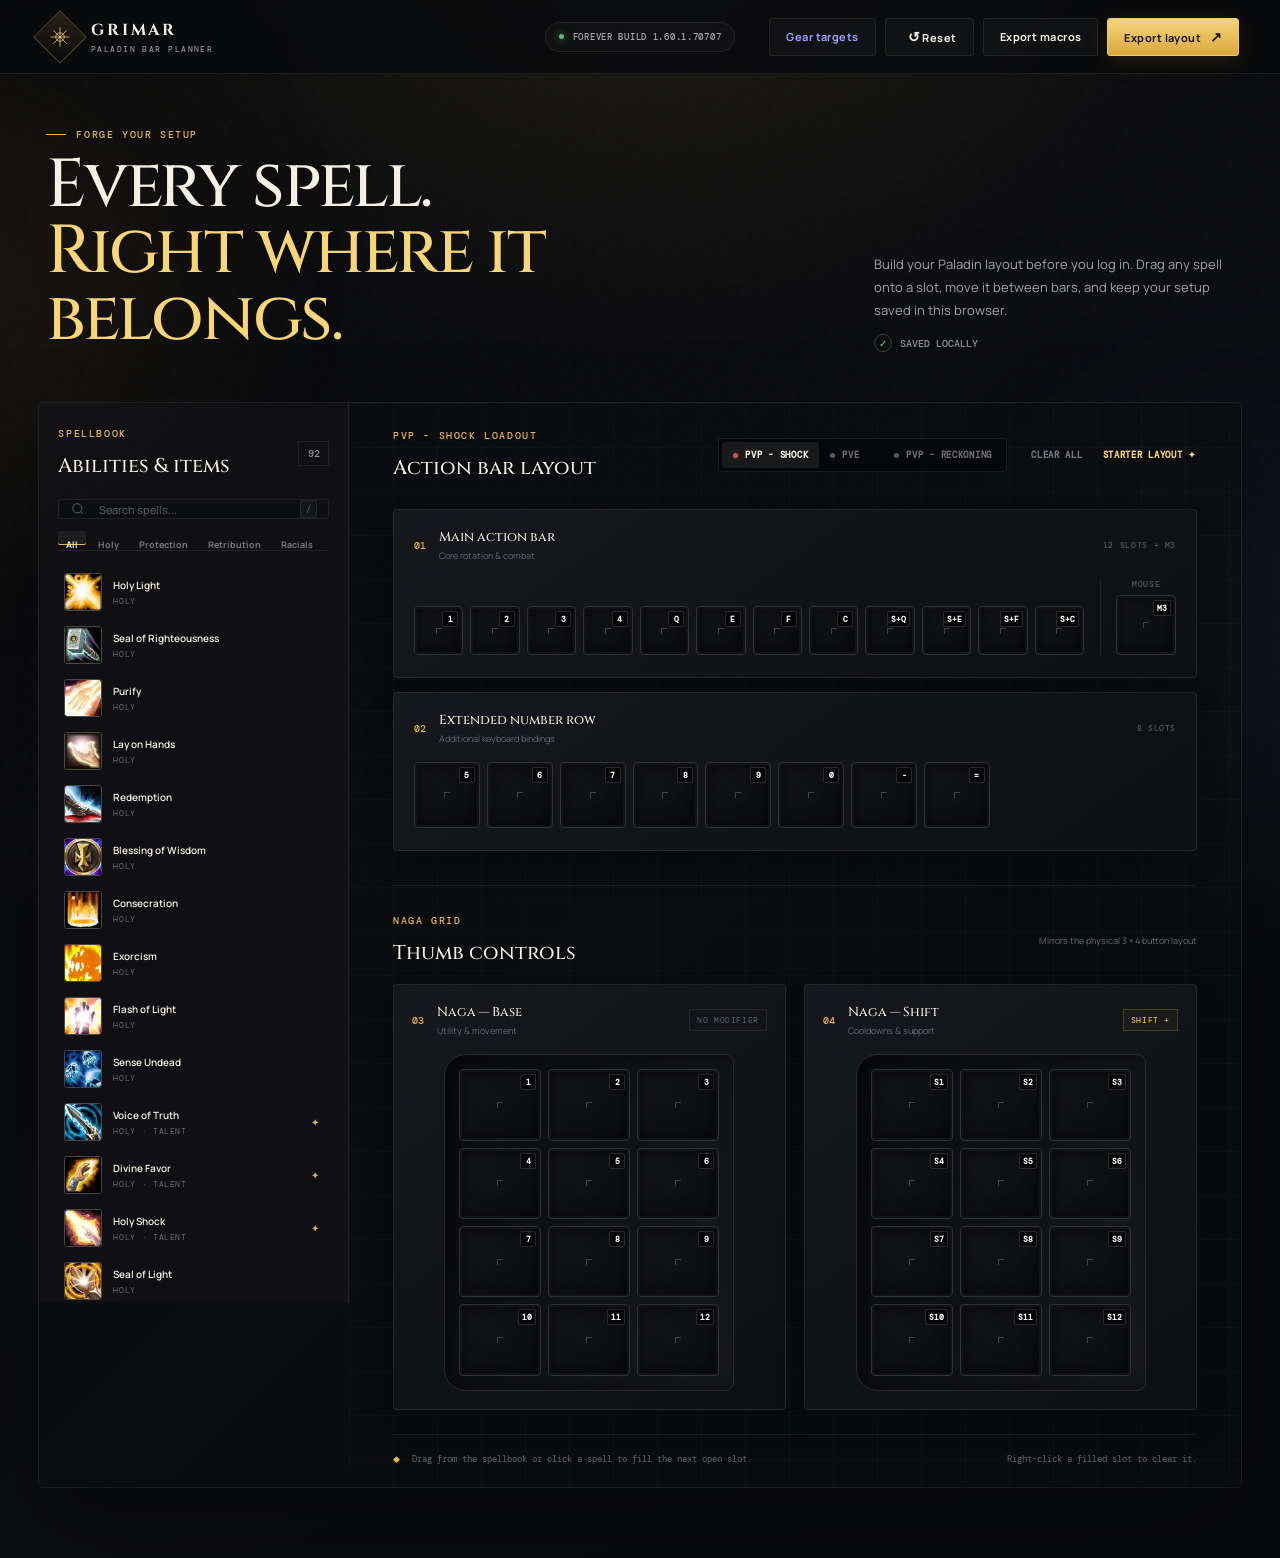
==== commit dd54fcb7: "Refine planner navigation and branding Co-authored-by: Cursor <cursoragent@cursor.com>" ====
--- a/index.html
+++ b/index.html
@@ -7,7 +7,7 @@
       name="description"
       content="A Paladin action bar planner for World of Warcraft: Forever."
     />
-    <title>Lightbind — Paladin Action Bar Planner</title>
+    <title>Grimar — Paladin Action Bar Planner</title>
     <link rel="stylesheet" href="./styles.css?v=35" />
   </head>
   <body>
@@ -15,7 +15,7 @@
     <div class="ambient ambient-two"></div>
 
     <header class="topbar">
-      <a class="brand" href="#" aria-label="Lightbind home">
+      <a class="brand" href="#" aria-label="Grimar home">
         <span class="brand-mark" aria-hidden="true">
           <svg viewBox="0 0 40 40" fill="none">
             <path d="M20 4v32M4 20h32" />
@@ -24,7 +24,7 @@
           </svg>
         </span>
         <span>
-          <strong>LIGHTBIND</strong>
+          <strong>GRIMAR</strong>
           <small>PALADIN BAR PLANNER</small>
         </span>
       </a>
@@ -263,6 +263,6 @@
     </dialog>
 
     <script src="./data.js?v=33"></script>
-    <script src="./app.js?v=33"></script>
+    <script src="./app.js?v=34"></script>
   </body>
 </html>
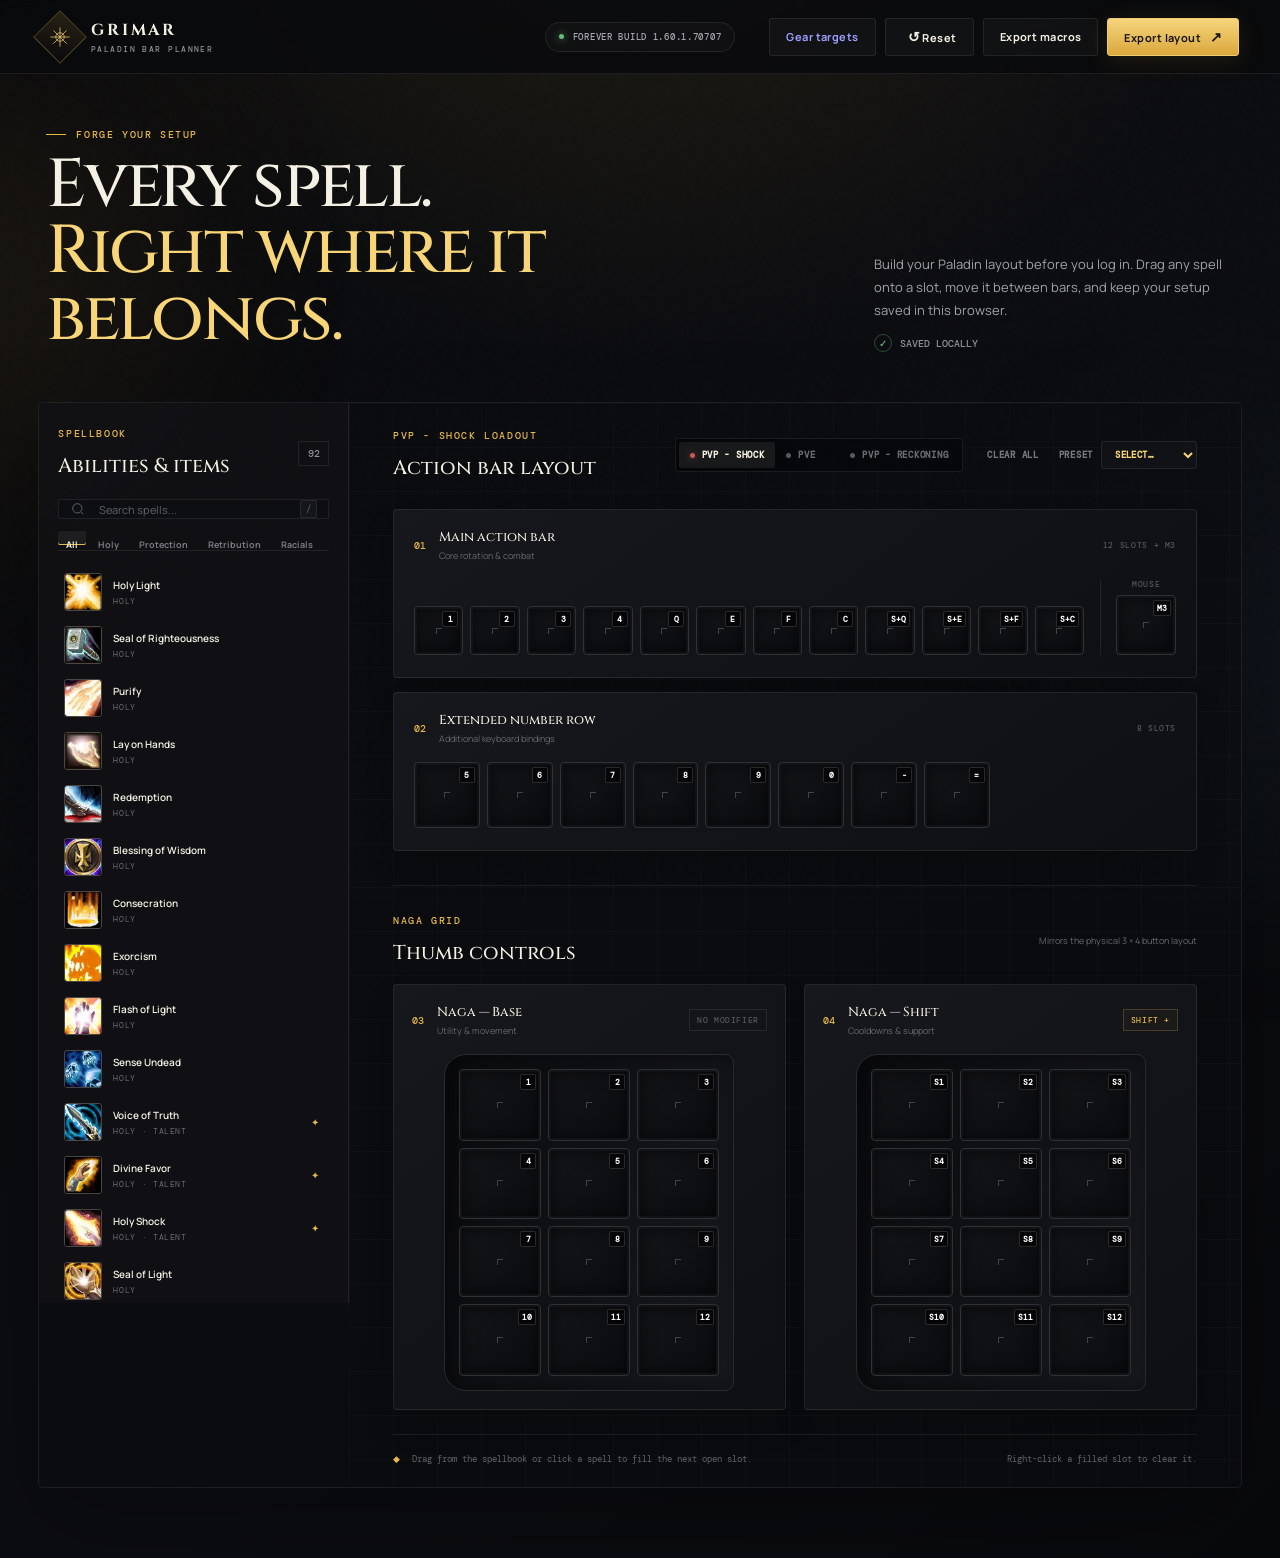
==== commit c6171624: "Add default keybinding preset Co-authored-by: Cursor <cursoragent@cursor.com>" ====
--- a/index.html
+++ b/index.html
@@ -8,7 +8,7 @@
       content="A Paladin action bar planner for World of Warcraft: Forever."
     />
     <title>Grimar — Paladin Action Bar Planner</title>
-    <link rel="stylesheet" href="./styles.css?v=35" />
+    <link rel="stylesheet" href="./styles.css?v=36" />
   </head>
   <body>
     <div class="ambient ambient-one"></div>
@@ -115,7 +115,13 @@
               </div>
               <div class="toolbar-actions">
                 <button class="text-button" id="clearButton" type="button">Clear all</button>
-                <button class="text-button accent" id="fillButton" type="button">Starter layout ✦</button>
+                <label class="preset-picker">
+                  <span>Preset</span>
+                  <select id="presetSelect" aria-label="Load a keybinding preset">
+                    <option value="">Select…</option>
+                    <option value="default">Default</option>
+                  </select>
+                </label>
               </div>
             </div>
           </div>
@@ -262,7 +268,7 @@
       </form>
     </dialog>
 
-    <script src="./data.js?v=33"></script>
-    <script src="./app.js?v=34"></script>
+    <script src="./data.js?v=34"></script>
+    <script src="./app.js?v=35"></script>
   </body>
 </html>
--- a/styles.css
+++ b/styles.css
@@ -596,6 +596,35 @@
 .toolbar-actions {
   display: flex;
   gap: 20px;
+  align-items: center;
+}
+
+.preset-picker {
+  display: flex;
+  gap: 8px;
+  align-items: center;
+  color: #767880;
+  font: 600 9px "DM Mono", monospace;
+  letter-spacing: 0.08em;
+  text-transform: uppercase;
+}
+
+.preset-picker select {
+  min-width: 96px;
+  padding: 6px 24px 6px 9px;
+  border: 1px solid var(--line);
+  border-radius: 3px;
+  color: var(--gold-bright);
+  background: #111216;
+  cursor: pointer;
+  font: 600 9px "DM Mono", monospace;
+  letter-spacing: 0.05em;
+  text-transform: uppercase;
+}
+
+.preset-picker select:disabled {
+  cursor: wait;
+  opacity: 0.55;
 }
 
 .text-button {
@@ -1348,16 +1377,6 @@
 .consumable-lockout-engineering {
   color: #f39a4a;
   background: rgba(255, 128, 0, 0.06);
-}
-
-.consumable-lockout-buff {
-  color: #e5c76e;
-  background: rgba(229, 199, 110, 0.06);
-}
-
-.consumable-lockout-weapon {
-  color: #dd7b79;
-  background: rgba(221, 123, 121, 0.06);
 }
 
 .gear-column {
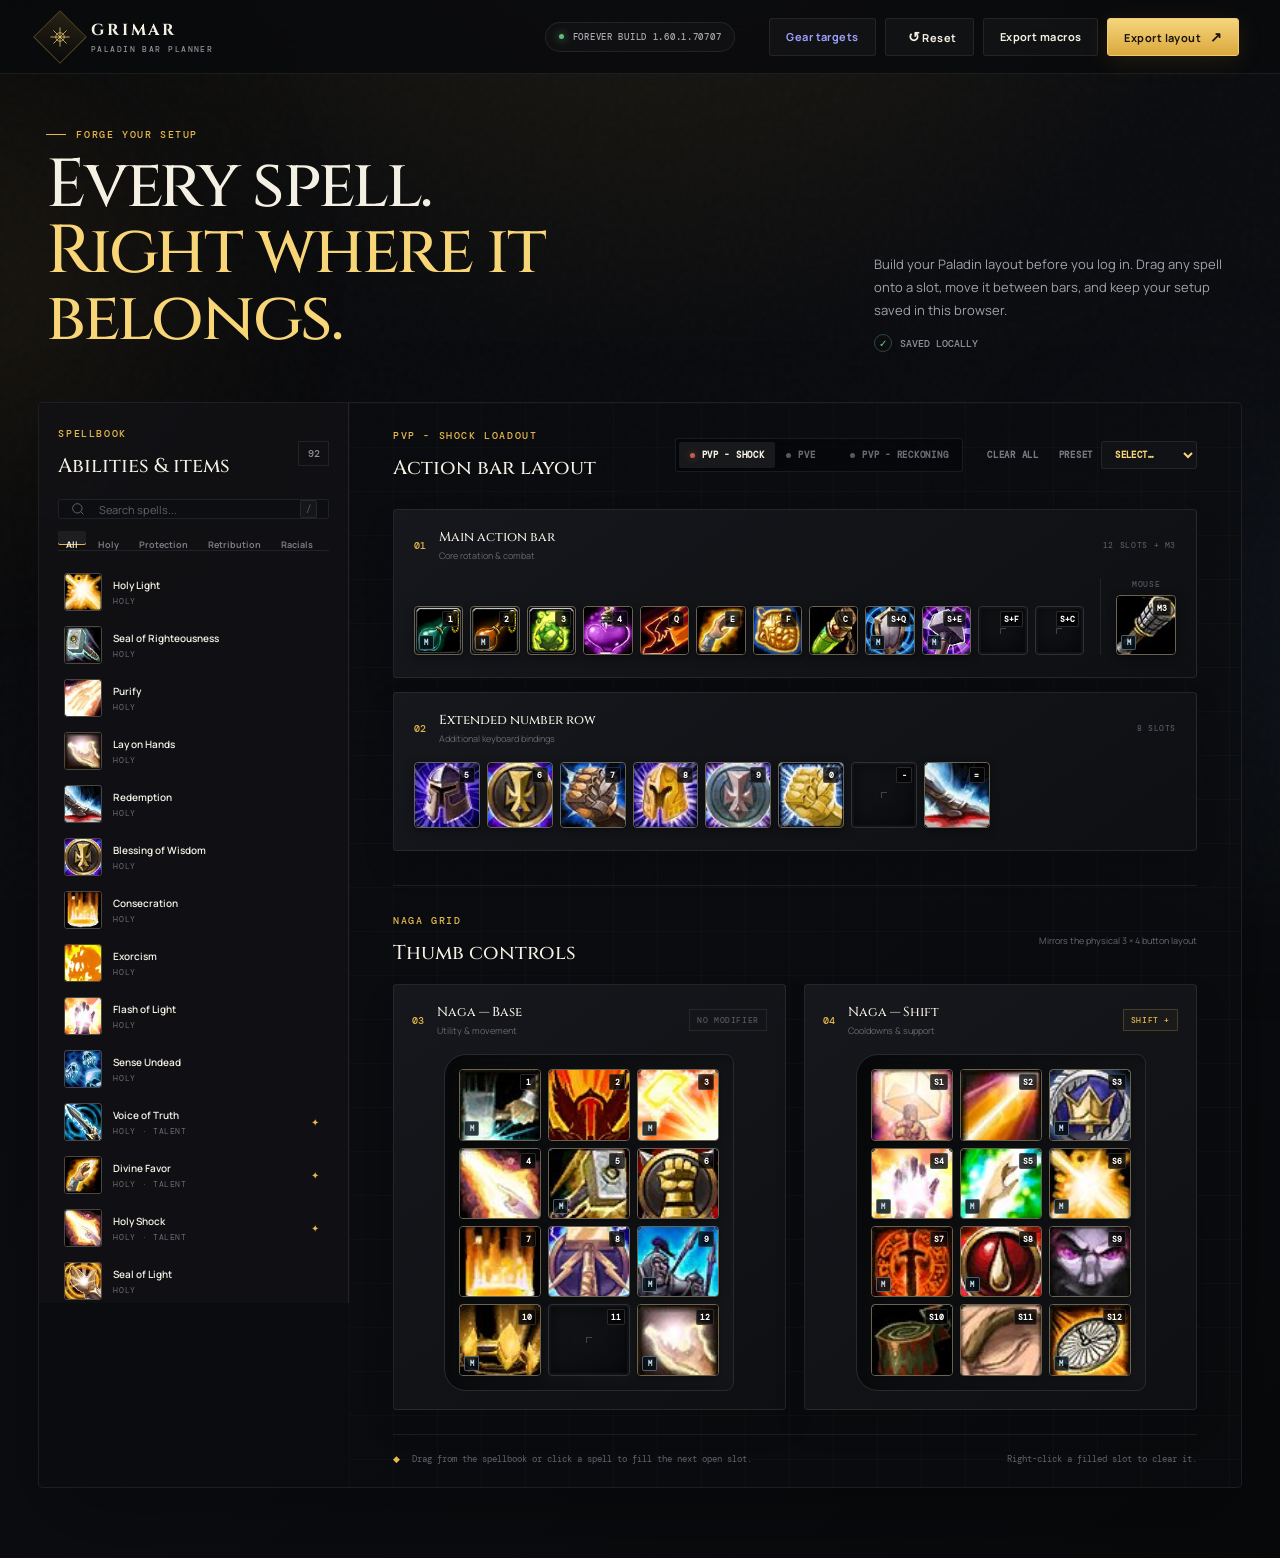
==== commit 0a8c42d6: "Apply default preset on first visit Co-authored-by: Cursor <cursoragent@cursor.com>" ====
--- a/index.html
+++ b/index.html
@@ -269,6 +269,6 @@
     </dialog>
 
     <script src="./data.js?v=34"></script>
-    <script src="./app.js?v=35"></script>
+    <script src="./app.js?v=36"></script>
   </body>
 </html>
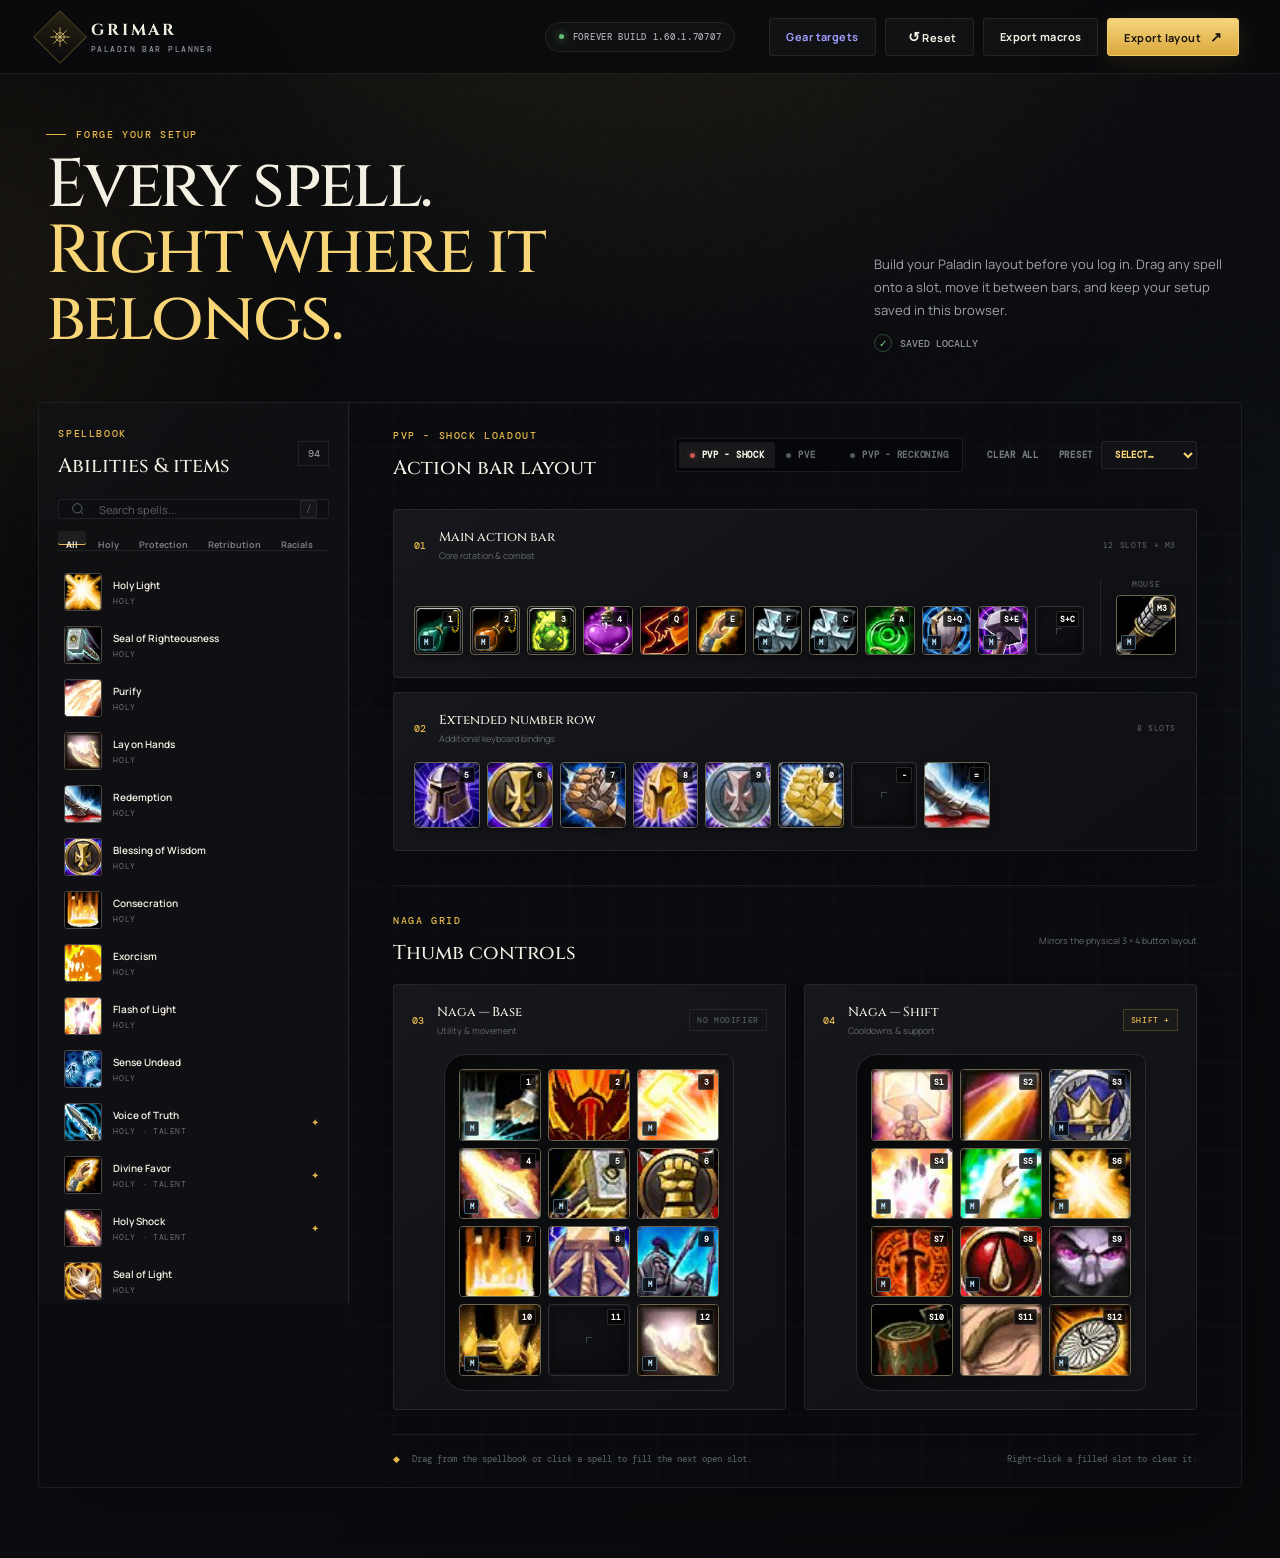
==== commit d9a00b6a: "Persist current profile and update starter gear Co-authored-by: Cursor <cursoragent@cursor.com>" ====
--- a/index.html
+++ b/index.html
@@ -268,7 +268,7 @@
       </form>
     </dialog>
 
-    <script src="./data.js?v=34"></script>
-    <script src="./app.js?v=36"></script>
+    <script src="./data.js?v=35"></script>
+    <script src="./app.js?v=37"></script>
   </body>
 </html>
--- a/styles.css
+++ b/styles.css
@@ -1193,6 +1193,12 @@
 .gear-toolbar {
   padding-bottom: 22px;
   border-bottom: 1px solid var(--line);
+}
+
+.gear-toolbar-actions {
+  display: flex;
+  gap: 10px;
+  align-items: center;
 }
 
 .gear-toolbar h2 {
@@ -2953,6 +2959,16 @@
     padding: 0 15px;
   }
 
+  .gear-toolbar {
+    align-items: flex-start;
+    gap: 14px;
+  }
+
+  .gear-toolbar-actions {
+    flex-direction: column;
+    align-items: flex-end;
+  }
+
   .brand small,
   #resetButton {
     display: none;
